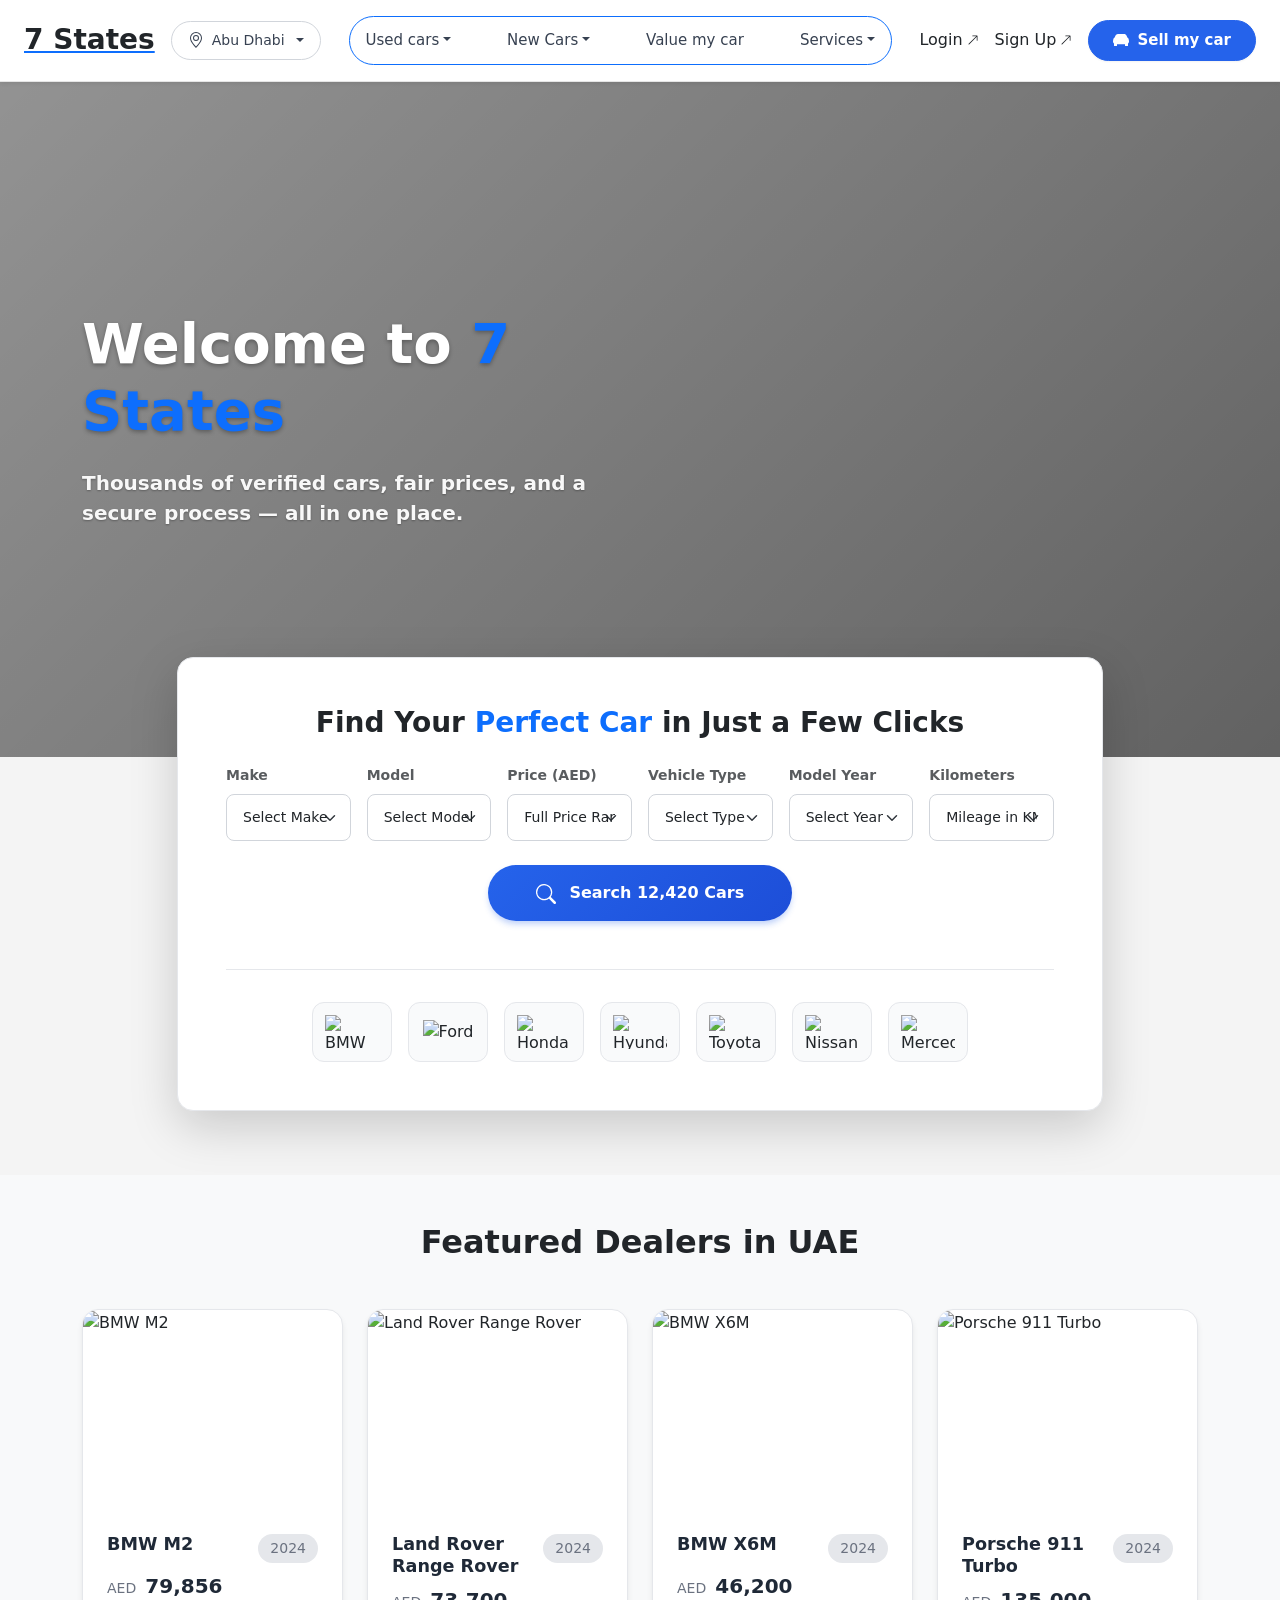
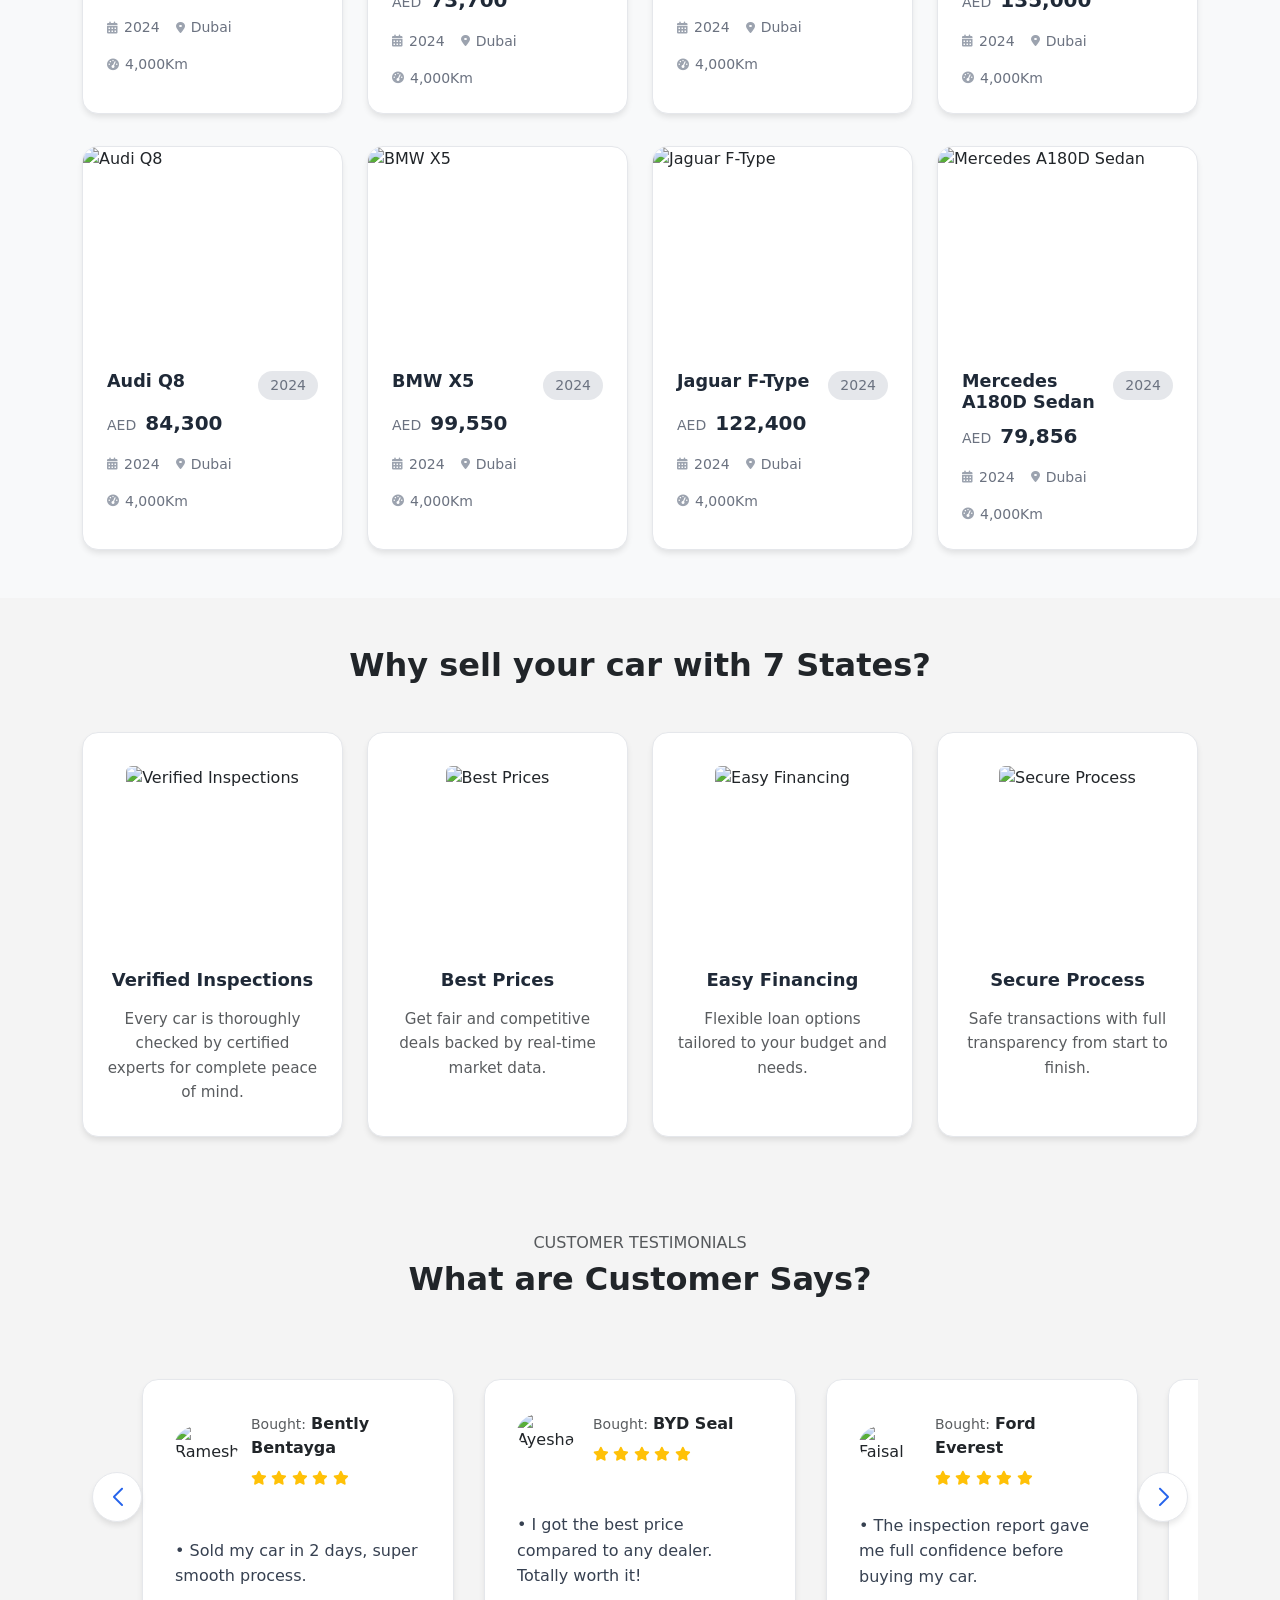
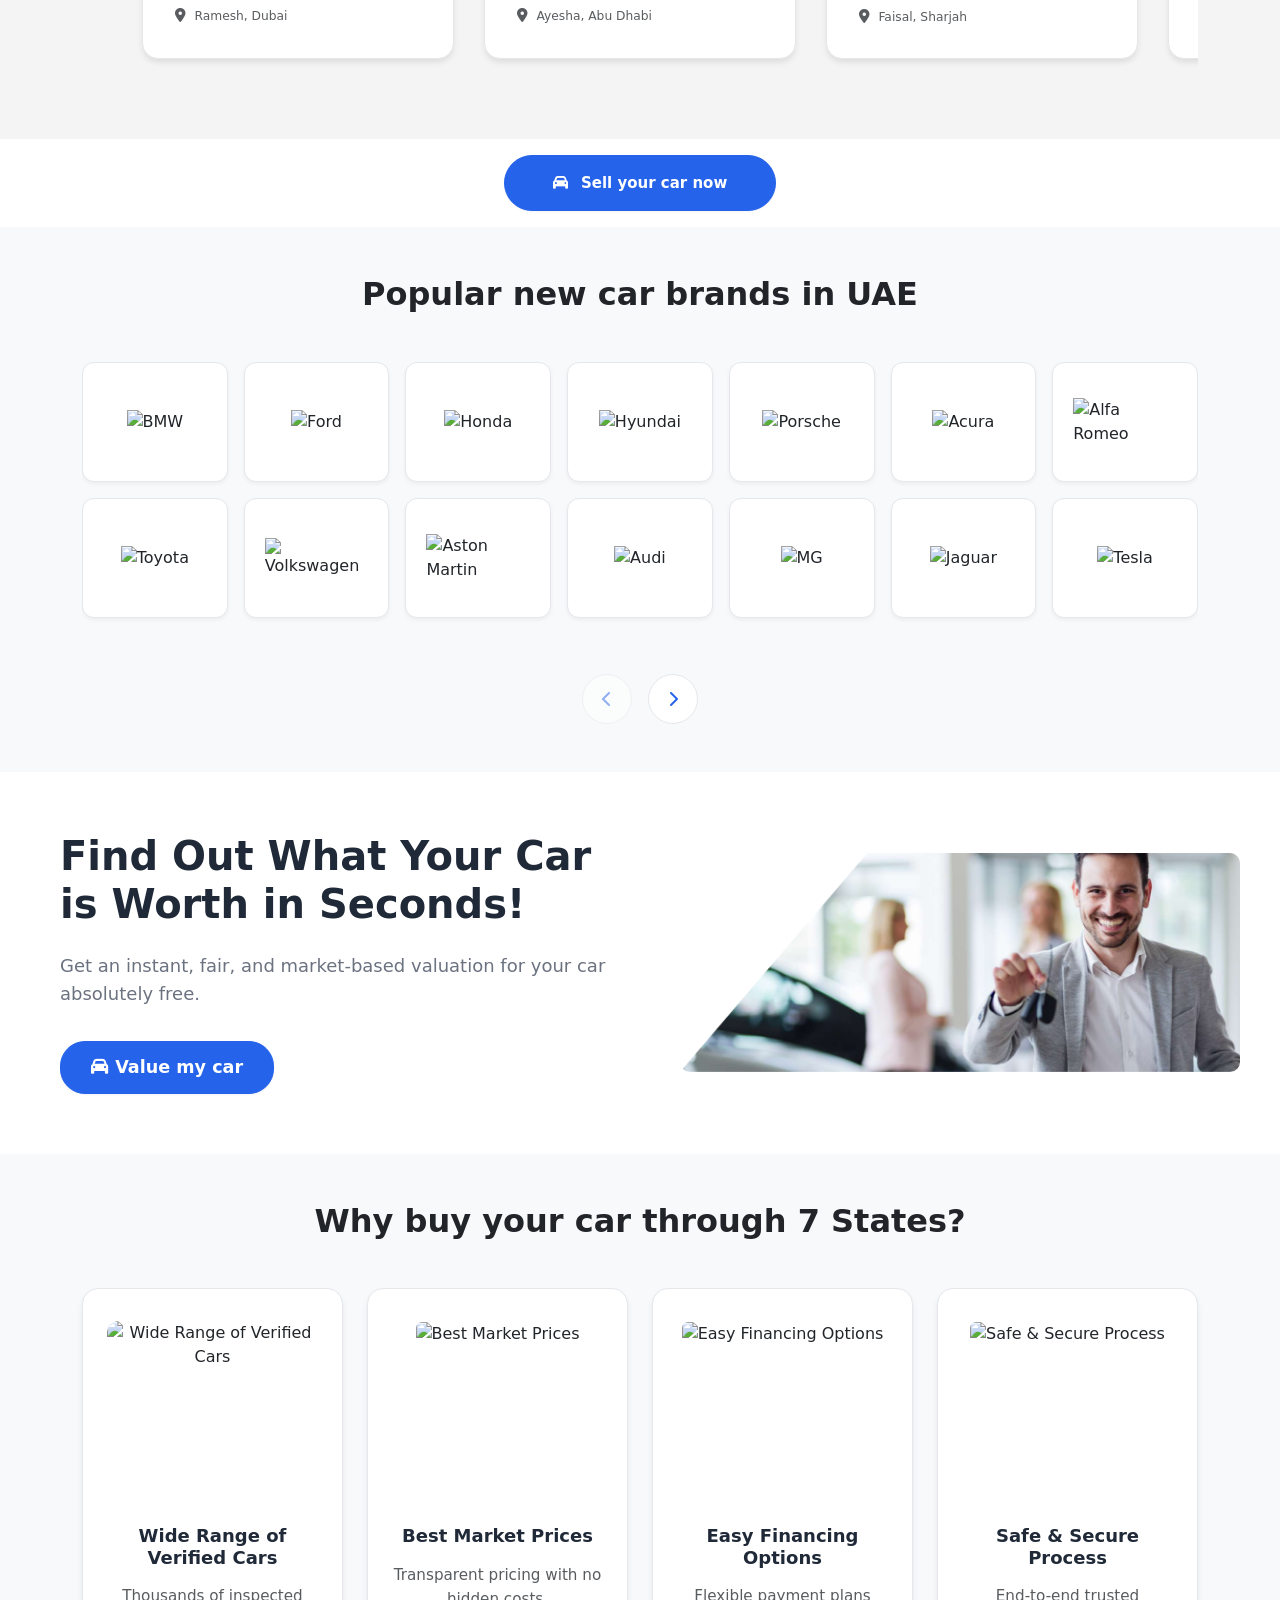
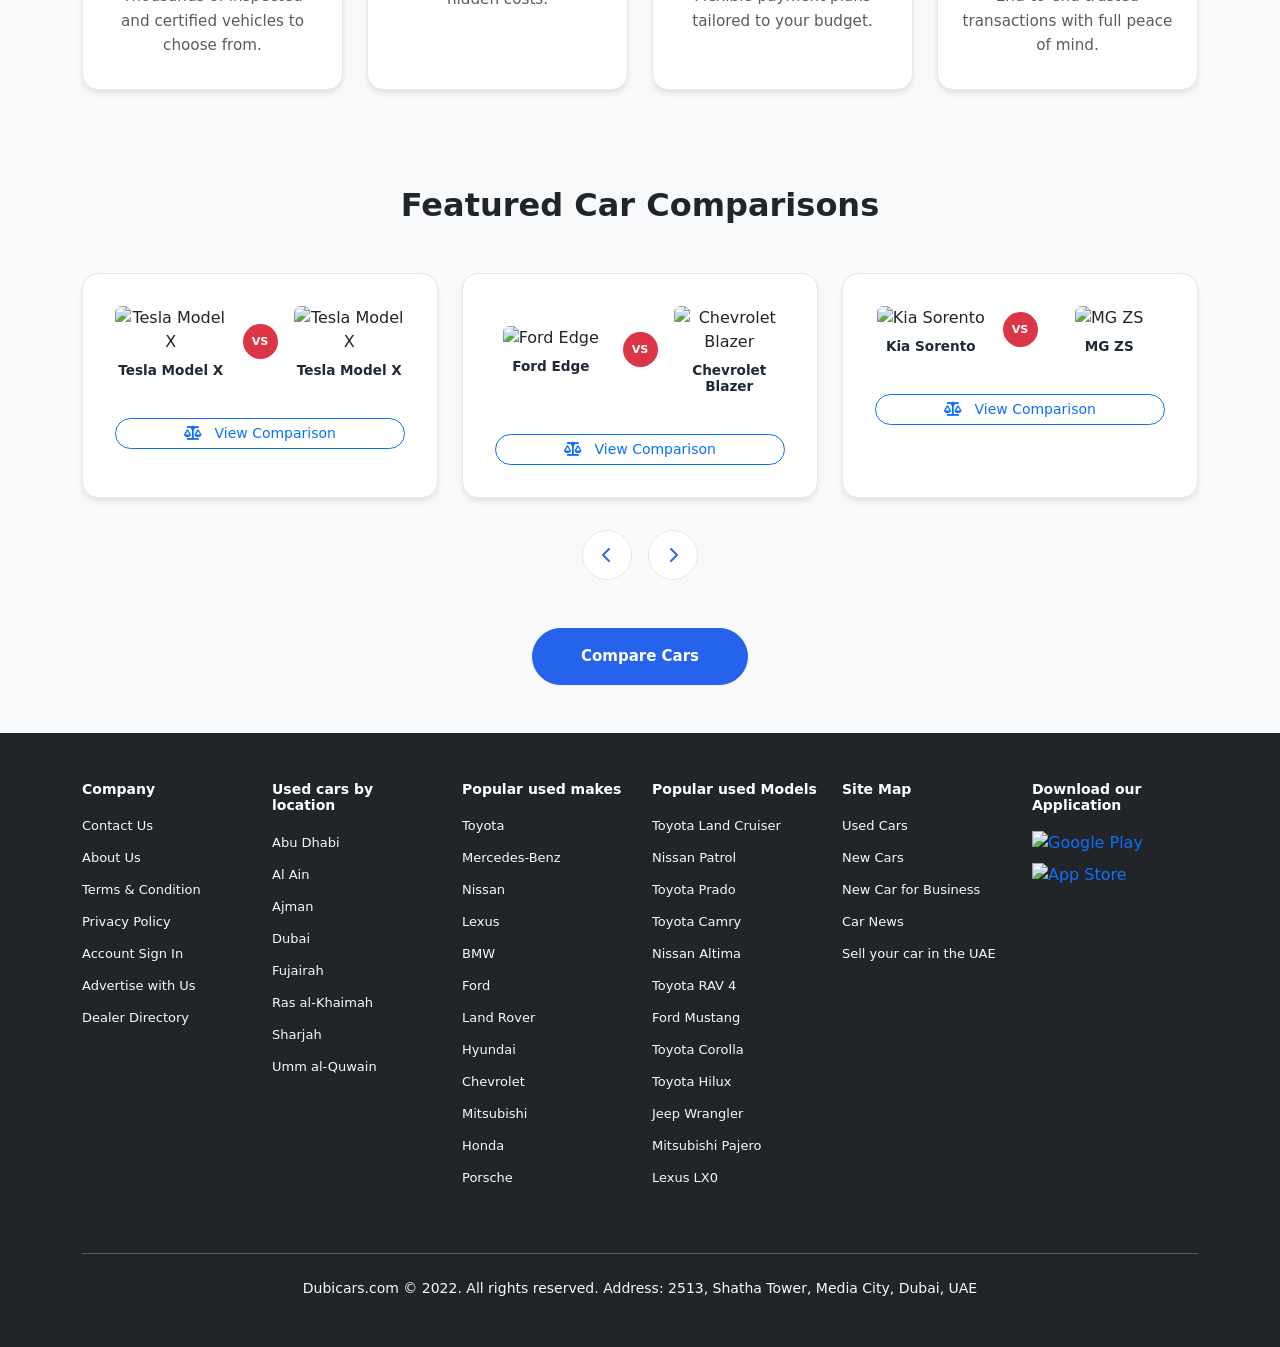
==== index.html @ d951752e "2nd344" ====
<!DOCTYPE html>
<html lang="en">
<head>
    <meta charset="UTF-8">
    <meta name="viewport" content="width=device-width, initial-scale=1.0">
    <title>7states - UAE's Premier Car Marketplace</title>
    <meta http-equiv="refresh" content="0; url=./home/index.html">
</head>
<body>
    <script>
        // Redirect to home page
        window.location.href = './home/index.html';
    </script>
    <p>Redirecting to <a href="./home/index.html">7states Home</a>...</p>
</body>
</html>
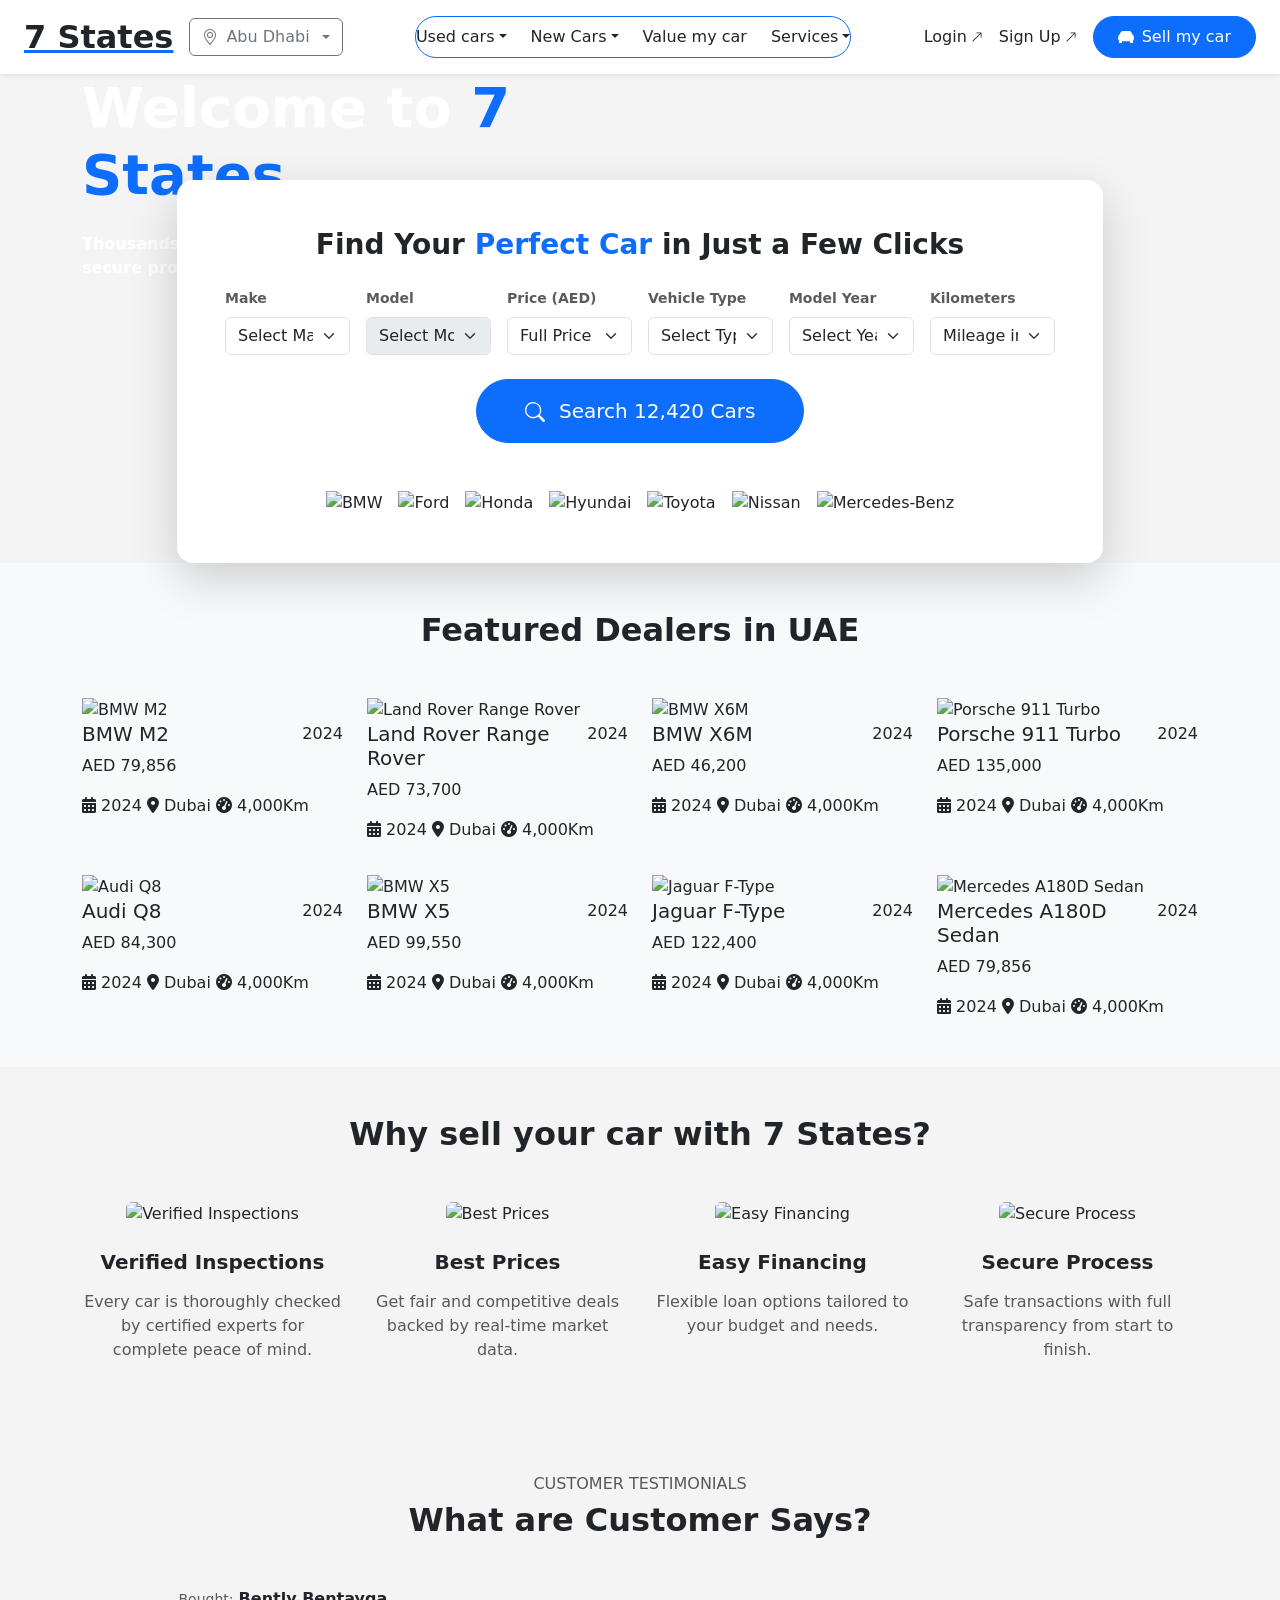
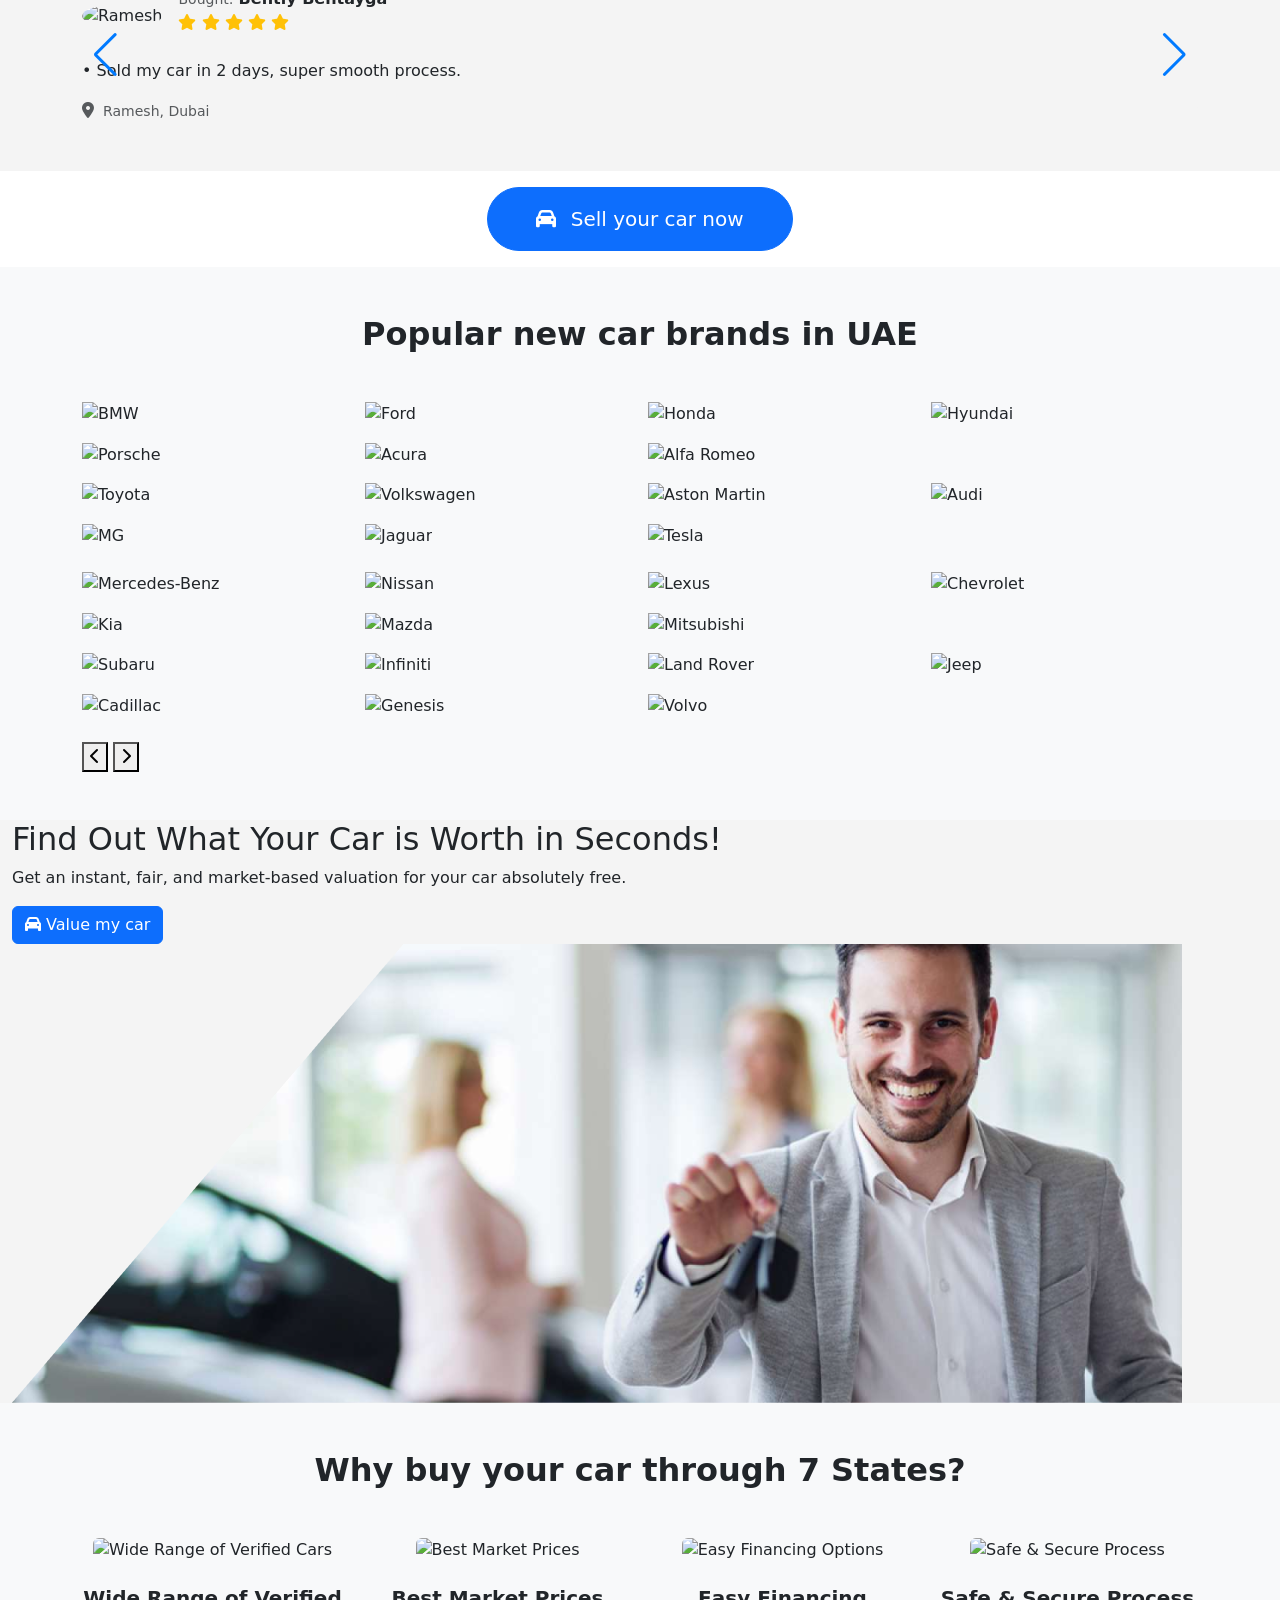
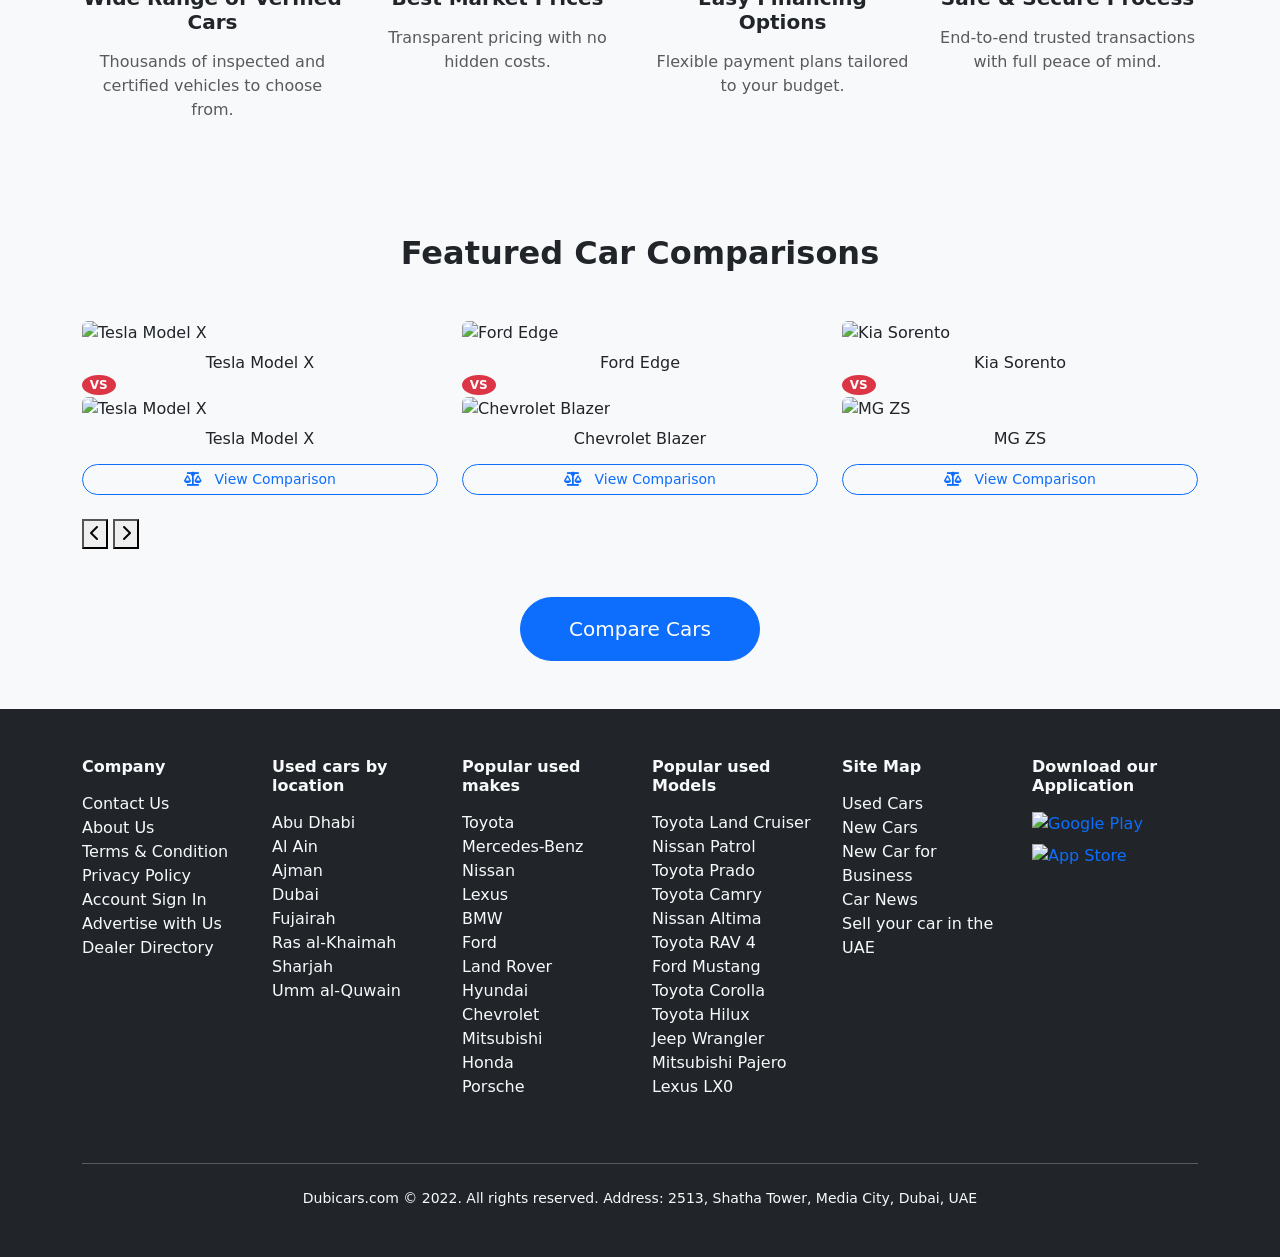
==== commit 84a105b2: "new chance" ====
--- a/index.html
+++ b/index.html
@@ -1,16 +1,2356 @@
 <!DOCTYPE html>
 <html lang="en">
-<head>
-    <meta charset="UTF-8">
-    <meta name="viewport" content="width=device-width, initial-scale=1.0">
-    <title>7states - UAE's Premier Car Marketplace</title>
-    <meta http-equiv="refresh" content="0; url=./home/index.html">
-</head>
-<body>
-    <script>
-        // Redirect to home page
-        window.location.href = './home/index.html';
-    </script>
-    <p>Redirecting to <a href="./home/index.html">7states Home</a>...</p>
-</body>
+  <head>
+    <meta charset="UTF-8" />
+    <meta name="viewport" content="width=device-width, initial-scale=1.0" />
+    <title>7 States</title>
+    <link
+      href="https://cdn.jsdelivr.net/npm/bootstrap@5.3.1/dist/css/bootstrap.min.css"
+      rel="stylesheet"
+    />
+    <!-- Font Awesome -->
+    <link
+      rel="stylesheet"
+      href="https://cdnjs.cloudflare.com/ajax/libs/font-awesome/6.4.0/css/all.min.css"
+    />
+    <!-- Swiper CSS -->
+    <link
+      rel="stylesheet"
+      href="https://cdn.jsdelivr.net/npm/swiper@11/swiper-bundle.min.css"
+    />
+    <link rel="stylesheet" href="index.css" />
+  </head>
+  <body style="background-color: #f4f4f4">
+    <!-- Header -->
+    <header class="bg-white shadow-sm">
+      <div class="container-fluid px-4 py-3">
+        <div class="d-flex align-items-center justify-content-between">
+          <!-- Section 1: Logo + Location (Left) -->
+          <div class="d-flex align-items-center gap-3">
+            <a href="/home/index.html">
+              <h2 class="mb-0 fw-bold text-dark">7 States</h2>
+            </a>
+            <div class="dropdown d-none d-md-block">
+              <button
+                class="btn btn-outline-secondary dropdown-toggle d-flex align-items-center gap-2"
+                type="button"
+                data-bs-toggle="dropdown"
+              >
+                <svg
+                  width="16"
+                  height="16"
+                  fill="currentColor"
+                  class="bi bi-geo-alt"
+                  viewBox="0 0 16 16"
+                >
+                  <path
+                    d="m12.166 8.94c-.524 1.062-1.234 2.12-1.96 3.07A31.493 31.493 0 0 1 8 14.58a31.481 31.481 0 0 1-2.206-2.57c-.726-.95-1.436-2.008-1.96-3.07C3.304 7.867 3 6.862 3 6a5 5 0 0 1 10 0c0 .862-.305 1.867-.834 2.94zM8 16s6-5.686 6-10A6 6 0 0 0 2 6c0 4.314 6 10 6 10z"
+                  />
+                  <path
+                    d="M8 8a2 2 0 1 1 0-4 2 2 0 0 1 0 4zm0 1a3 3 0 1 0 0-6 3 3 0 0 0 0 6z"
+                  />
+                </svg>
+                Abu Dhabi
+              </button>
+              <ul class="dropdown-menu">
+                <li><a class="dropdown-item" href="#">Abu Dhabi</a></li>
+                <li><a class="dropdown-item" href="#">Dubai</a></li>
+                <li><a class="dropdown-item" href="#">Sharjah</a></li>
+                <li><a class="dropdown-item" href="#">Al Ain</a></li>
+                <li><a class="dropdown-item" href="#">Ajman</a></li>
+              </ul>
+            </div>
+          </div>
+
+          <!-- Section 2: Navigation Menu (Center) -->
+          <nav class="d-none d-lg-flex border border-primary rounded-pill">
+            <ul class="navbar-nav d-flex flex-row gap-4">
+              <li class="nav-item dropdown">
+                <a
+                  class="nav-link dropdown-toggle text-dark fw-medium"
+                  href="#"
+                  data-bs-toggle="dropdown"
+                  >Used cars</a
+                >
+                <div class="dropdown-menu mega-dropdown p-4">
+                  <div class="row">
+                    <!-- Used car by Location -->
+                    <div class="col-md-3">
+                      <h6 class="dropdown-header fw-bold">
+                        Used car by Location
+                      </h6>
+                      <a
+                        class="dropdown-item"
+                        href="../used-cars/index.html?filter=location&value=uae"
+                        >UAE</a
+                      >
+                      <a
+                        class="dropdown-item"
+                        href="../used-cars/index.html?filter=location&value=abu-dhabi"
+                        >Abu Dhabi</a
+                      >
+                      <a
+                        class="dropdown-item"
+                        href="../used-cars/index.html?filter=location&value=al-ain"
+                        >Al Ain</a
+                      >
+                      <a
+                        class="dropdown-item"
+                        href="../used-cars/index.html?filter=location&value=ajman"
+                        >Ajman</a
+                      >
+                      <a
+                        class="dropdown-item"
+                        href="../used-cars/index.html?filter=location&value=dubai"
+                        >Dubai</a
+                      >
+                      <a
+                        class="dropdown-item"
+                        href="../used-cars/index.html?filter=location&value=fujairah"
+                        >Fujairah</a
+                      >
+                      <a
+                        class="dropdown-item"
+                        href="../used-cars/index.html?filter=location&value=ras-al-khaimah"
+                        >Ras al-Khaimah</a
+                      >
+                      <a
+                        class="dropdown-item"
+                        href="../used-cars/index.html?filter=location&value=sharjah"
+                        >Sharjah</a
+                      >
+                      <a
+                        class="dropdown-item"
+                        href="../used-cars/index.html?filter=location&value=umm-al-quwain"
+                        >Umm al-Quwain</a
+                      >
+                    </div>
+
+                    <!-- Used car by Makes -->
+                    <div class="col-md-3">
+                      <h6 class="dropdown-header fw-bold">Used car by Makes</h6>
+                      <a
+                        class="dropdown-item"
+                        href="../used-cars/index.html?filter=make&value=toyota"
+                        >Toyota</a
+                      >
+                      <a
+                        class="dropdown-item"
+                        href="../used-cars/index.html?filter=make&value=mercedes-benz"
+                        >Mercedes-Benz</a
+                      >
+                      <a
+                        class="dropdown-item"
+                        href="../used-cars/index.html?filter=make&value=nissan"
+                        >Nissan</a
+                      >
+                      <a
+                        class="dropdown-item"
+                        href="../used-cars/index.html?filter=make&value=lexus"
+                        >Lexus</a
+                      >
+                      <a
+                        class="dropdown-item"
+                        href="../used-cars/index.html?filter=make&value=bmw"
+                        >BMW</a
+                      >
+                      <a
+                        class="dropdown-item"
+                        href="../used-cars/index.html?filter=make&value=ford"
+                        >Ford</a
+                      >
+                      <a
+                        class="dropdown-item"
+                        href="../used-cars/index.html?filter=make&value=land-rover"
+                        >Land Rover</a
+                      >
+                      <a
+                        class="dropdown-item"
+                        href="../used-cars/index.html?filter=make&value=hyundai"
+                        >Hyundai</a
+                      >
+                      <a
+                        class="dropdown-item"
+                        href="../used-cars/index.html?filter=make&value=chevrolet"
+                        >Chevrolet</a
+                      >
+                    </div>
+
+                    <!-- Used car by Models -->
+                    <div class="col-md-3">
+                      <h6 class="dropdown-header fw-bold">
+                        Used car by Models
+                      </h6>
+                      <a
+                        class="dropdown-item"
+                        href="../used-cars/index.html?filter=model&value=toyota-land-cruiser"
+                        >Toyota Land Cruiser</a
+                      >
+                      <a
+                        class="dropdown-item"
+                        href="../used-cars/index.html?filter=model&value=nissan-patrol"
+                        >Nissan Patrol</a
+                      >
+                      <a
+                        class="dropdown-item"
+                        href="../used-cars/index.html?filter=model&value=toyota-prado"
+                        >Toyota Prado</a
+                      >
+                      <a
+                        class="dropdown-item"
+                        href="../used-cars/index.html?filter=model&value=toyota-camry"
+                        >Toyota Camry</a
+                      >
+                      <a
+                        class="dropdown-item"
+                        href="../used-cars/index.html?filter=model&value=nissan-altima"
+                        >Nissan Altima</a
+                      >
+                      <a
+                        class="dropdown-item"
+                        href="../used-cars/index.html?filter=model&value=toyota-rav4"
+                        >Toyota RAV 4</a
+                      >
+                      <a
+                        class="dropdown-item"
+                        href="../used-cars/index.html?filter=model&value=ford-mustang"
+                        >Ford Mustang</a
+                      >
+                      <a
+                        class="dropdown-item"
+                        href="../used-cars/index.html?filter=model&value=toyota-corolla"
+                        >Toyota Corolla</a
+                      >
+                      <a
+                        class="dropdown-item"
+                        href="../used-cars/index.html?filter=model&value=toyota-hilux"
+                        >Toyota Hilux</a
+                      >
+                    </div>
+
+                    <!-- Used car by Vehicle Type -->
+                    <div class="col-md-3">
+                      <h6 class="dropdown-header fw-bold">
+                        Used car by Vehicle Type
+                      </h6>
+                      <a
+                        class="dropdown-item"
+                        href="../used-cars/index.html?filter=type&value=sedan"
+                        >Sedan</a
+                      >
+                      <a
+                        class="dropdown-item"
+                        href="../used-cars/index.html?filter=type&value=suv"
+                        >SUV/Crossover</a
+                      >
+                      <a
+                        class="dropdown-item"
+                        href="../used-cars/index.html?filter=type&value=hatchback"
+                        >Hatchback</a
+                      >
+                      <a
+                        class="dropdown-item"
+                        href="../used-cars/index.html?filter=type&value=coupe"
+                        >Coupe</a
+                      >
+                      <a
+                        class="dropdown-item"
+                        href="../used-cars/index.html?filter=type&value=convertible"
+                        >Convertible</a
+                      >
+                      <a
+                        class="dropdown-item"
+                        href="../used-cars/index.html?filter=type&value=pickup"
+                        >Pick up Truck</a
+                      >
+                      <a
+                        class="dropdown-item"
+                        href="../used-cars/index.html?filter=type&value=truck"
+                        >Truck</a
+                      >
+                      <a
+                        class="dropdown-item"
+                        href="../used-cars/index.html?filter=type&value=van"
+                        >Van</a
+                      >
+                      <a
+                        class="dropdown-item"
+                        href="../used-cars/index.html?filter=type&value=bus"
+                        >Bus</a
+                      >
+                    </div>
+                  </div>
+
+                  <!-- Sell your car now button -->
+                  <div class="row mt-4">
+                    <div class="col-12 text-center">
+                      <button
+                        class="btn btn-primary px-4 py-2 rounded-pill"
+                        onclick="window.location.href='../sell-my-car/index.html'"
+                      >
+                        Sell your car now
+                      </button>
+                    </div>
+                  </div>
+                </div>
+              </li>
+              <li class="nav-item dropdown">
+                <a
+                  class="nav-link dropdown-toggle text-dark fw-medium"
+                  href="#"
+                  data-bs-toggle="dropdown"
+                  >New Cars</a
+                >
+                <ul class="dropdown-menu">
+                  <li><a class="dropdown-item" href="#">Browse New Cars</a></li>
+                  <li><a class="dropdown-item" href="#">Compare Cars</a></li>
+                </ul>
+              </li>
+              <li class="nav-item">
+                <a
+                  class="nav-link text-dark fw-medium"
+                  href="../value-my-car/index.html"
+                  >Value my car</a
+                >
+              </li>
+              <li class="nav-item dropdown">
+                <a
+                  class="nav-link dropdown-toggle text-dark fw-medium"
+                  href="#"
+                  data-bs-toggle="dropdown"
+                  >Services</a
+                >
+                <ul class="dropdown-menu">
+                  <li><a class="dropdown-item" href="#">Car Services</a></li>
+                  <li><a class="dropdown-item" href="#">Insurance</a></li>
+                  <li><a class="dropdown-item" href="#">Finance</a></li>
+                </ul>
+              </li>
+            </ul>
+          </nav>
+
+          <!-- Section 3: Auth + Sell Button (Right) -->
+          <div class="d-flex align-items-center gap-3">
+            <!-- Desktop Auth Links -->
+            <div class="d-none d-lg-flex align-items-center gap-3">
+              <a
+                href="../login/index.html"
+                class="text-decoration-none text-dark fw-medium d-flex align-items-center gap-1"
+              >
+                Login
+                <svg
+                  width="12"
+                  height="12"
+                  fill="currentColor"
+                  class="bi bi-arrow-up-right"
+                  viewBox="0 0 16 16"
+                >
+                  <path
+                    fill-rule="evenodd"
+                    d="M14 2.5a.5.5 0 0 0-.5-.5h-6a.5.5 0 0 0 0 1h4.793L2.146 13.146a.5.5 0 0 0 .708.708L13 3.707V8.5a.5.5 0 0 0 1 0v-6z"
+                  />
+                </svg>
+              </a>
+              <a
+                href="../signup/index.html"
+                class="text-decoration-none text-dark fw-medium d-flex align-items-center gap-1"
+              >
+                Sign Up
+                <svg
+                  width="12"
+                  height="12"
+                  fill="currentColor"
+                  class="bi bi-arrow-up-right"
+                  viewBox="0 0 16 16"
+                >
+                  <path
+                    fill-rule="evenodd"
+                    d="M14 2.5a.5.5 0 0 0-.5-.5h-6a.5.5 0 0 0 0 1h4.793L2.146 13.146a.5.5 0 0 0 .708.708L13 3.707V8.5a.5.5 0 0 0 1 0v-6z"
+                  />
+                </svg>
+              </a>
+            </div>
+
+            <!-- Sell My Car Button -->
+            <button
+              class="btn btn-primary d-flex align-items-center gap-2 px-4 py-2 rounded-pill"
+              onclick="window.location.href='../sell-my-car/index.html'"
+            >
+              <svg
+                width="16"
+                height="16"
+                fill="currentColor"
+                class="bi bi-car-front"
+                viewBox="0 0 16 16"
+              >
+                <path
+                  d="M4 9a1 1 0 1 1-2 0 1 1 0 0 1 2 0Zm10 0a1 1 0 1 1-2 0 1 1 0 0 1 2 0ZM6 8a1 1 0 0 0 0 2h4a1 1 0 1 0 0-2H6ZM4.862 4.276 3.906 6.19a.51.51 0 0 0 .497.731c.91-.073 2.35-.17 3.597-.17 1.247 0 2.688.097 3.597.17a.51.51 0 0 0 .497-.731l-.956-1.913A.5.5 0 0 0 10.691 4H5.309a.5.5 0 0 0-.447.276Z"
+                />
+                <path
+                  d="M2.52 3.515A2.5 2.5 0 0 1 4.82 2h6.362c1 0 1.904.596 2.298 1.515l.792 1.848c.075.175.21.319.38.404.5.25.855.715.965 1.262l.335 1.679c.033.161.049.325.049.49v.413c0 .814-.39 1.543-1 1.997V13.5a.5.5 0 0 1-.5.5h-2a.5.5 0 0 1-.5-.5v-1.338c-1.292.048-2.745.088-4 .088s-2.708-.04-4-.088V13.5a.5.5 0 0 1-.5.5h-2a.5.5 0 0 1-.5-.5v-1.892c-.61-.454-1-1.183-1-1.997v-.413a2.5 2.5 0 0 1 .049-.49l.335-1.68c.11-.546.465-1.012.964-1.261a.807.807 0 0 0 .381-.404l.792-1.848Z"
+                />
+              </svg>
+              Sell my car
+            </button>
+
+            <!-- Mobile Menu Toggle -->
+            <button
+              class="btn btn-outline-secondary d-lg-none"
+              type="button"
+              data-bs-toggle="offcanvas"
+              data-bs-target="#mobileMenu"
+            >
+              <svg
+                width="20"
+                height="20"
+                fill="currentColor"
+                class="bi bi-list"
+                viewBox="0 0 16 16"
+              >
+                <path
+                  fill-rule="evenodd"
+                  d="M2.5 12a.5.5 0 0 1 .5-.5h10a.5.5 0 0 1 0 1H3a.5.5 0 0 1-.5-.5zm0-4a.5.5 0 0 1 .5-.5h10a.5.5 0 0 1 0 1H3a.5.5 0 0 1-.5-.5zm0-4a.5.5 0 0 1 .5-.5h10a.5.5 0 0 1 0 1H3a.5.5 0 0 1-.5-.5z"
+                />
+              </svg>
+            </button>
+          </div>
+        </div>
+      </div>
+    </header>
+
+    <!-- Mobile Offcanvas Menu -->
+    <div class="offcanvas offcanvas-end" tabindex="-1" id="mobileMenu">
+      <div class="offcanvas-header">
+        <h5 class="offcanvas-title">Menu</h5>
+        <button
+          type="button"
+          class="btn-close"
+          data-bs-dismiss="offcanvas"
+        ></button>
+      </div>
+      <div class="offcanvas-body">
+        <!-- Location Selection for Mobile -->
+        <div class="mb-4">
+          <h6 class="fw-semibold mb-2 text-muted">Location</h6>
+          <div class="dropdown w-100">
+            <button
+              class="btn btn-outline-secondary dropdown-toggle w-100 d-flex align-items-center justify-content-between"
+              type="button"
+              data-bs-toggle="dropdown"
+            >
+              <span class="d-flex align-items-center gap-2">
+                <svg
+                  width="16"
+                  height="16"
+                  fill="currentColor"
+                  class="bi bi-geo-alt"
+                  viewBox="0 0 16 16"
+                >
+                  <path
+                    d="m12.166 8.94c-.524 1.062-1.234 2.12-1.96 3.07A31.493 31.493 0 0 1 8 14.58a31.481 31.481 0 0 1-2.206-2.57c-.726-.95-1.436-2.008-1.96-3.07C3.304 7.867 3 6.862 3 6a5 5 0 0 1 10 0c0 .862-.305 1.867-.834 2.94zM8 16s6-5.686 6-10A6 6 0 0 0 2 6c0 4.314 6 10 6 10z"
+                  />
+                  <path
+                    d="M8 8a2 2 0 1 1 0-4 2 2 0 0 1 0 4zm0 1a3 3 0 1 0 0-6 3 3 0 0 0 0 6z"
+                  />
+                </svg>
+                Abu Dhabi
+              </span>
+            </button>
+            <ul class="dropdown-menu w-100">
+              <li><a class="dropdown-item" href="#">Abu Dhabi</a></li>
+              <li><a class="dropdown-item" href="#">Dubai</a></li>
+              <li><a class="dropdown-item" href="#">Sharjah</a></li>
+              <li><a class="dropdown-item" href="#">Al Ain</a></li>
+              <li><a class="dropdown-item" href="#">Ajman</a></li>
+            </ul>
+          </div>
+        </div>
+
+        <!-- Navigation Links -->
+        <ul class="list-unstyled">
+          <li class="mb-2">
+            <a
+              href="#"
+              class="text-decoration-none d-block py-3 px-2 rounded text-dark fw-medium"
+              >Used cars</a
+            >
+          </li>
+          <li class="mb-2">
+            <a
+              href="#"
+              class="text-decoration-none d-block py-3 px-2 rounded text-dark fw-medium"
+              >New Cars</a
+            >
+          </li>
+          <li class="mb-2">
+            <a
+              href="#"
+              class="text-decoration-none d-block py-3 px-2 rounded text-dark fw-medium"
+              >Value my car</a
+            >
+          </li>
+          <li class="mb-2">
+            <a
+              href="#"
+              class="text-decoration-none d-block py-3 px-2 rounded text-dark fw-medium"
+              >Services</a
+            >
+          </li>
+        </ul>
+
+        <hr class="my-4" />
+
+        <!-- Auth Links -->
+        <ul class="list-unstyled">
+          <li class="mb-2">
+            <a
+              href="../login/index.html"
+              class="text-decoration-none d-block py-3 px-2 rounded text-dark fw-medium d-flex align-items-center justify-content-between"
+            >
+              Login
+              <svg
+                width="16"
+                height="16"
+                fill="currentColor"
+                class="bi bi-arrow-up-right"
+                viewBox="0 0 16 16"
+              >
+                <path
+                  fill-rule="evenodd"
+                  d="M14 2.5a.5.5 0 0 0-.5-.5h-6a.5.5 0 0 0 0 1h4.793L2.146 13.146a.5.5 0 0 0 .708.708L13 3.707V8.5a.5.5 0 0 0 1 0v-6z"
+                />
+              </svg>
+            </a>
+          </li>
+          <li class="mb-2">
+            <a
+              href="../signup/index.html"
+              class="text-decoration-none d-block py-3 px-2 rounded text-dark fw-medium d-flex align-items-center justify-content-between"
+            >
+              Sign Up
+              <svg
+                width="16"
+                height="16"
+                fill="currentColor"
+                class="bi bi-arrow-up-right"
+                viewBox="0 0 16 16"
+              >
+                <path
+                  fill-rule="evenodd"
+                  d="M14 2.5a.5.5 0 0 0-.5-.5h-6a.5.5 0 0 0 0 1h4.793L2.146 13.146a.5.5 0 0 0 .708.708L13 3.707V8.5a.5.5 0 0 0 1 0v-6z"
+                />
+              </svg>
+            </a>
+          </li>
+        </ul>
+      </div>
+    </div>
+
+    <!-- Hero Section -->
+    <section class="hero-section position-relative">
+      <!-- Background Image with Overlay -->
+      <div
+        class="hero-bg position-absolute w-100 h-100"
+        style="
+          background-image: url('https://images.unsplash.com/photo-1521737604893-d14cc237f11d?ixlib=rb-4.0.3&ixid=M3wxMjA3fDB8MHxwaG90by1wYWdlfHx8fGVufDB8fHx8fA%3D%3D&auto=format&fit=crop&w=2084&q=80');
+          background-size: cover;
+          background-position: center;
+          background-repeat: no-repeat;
+        "
+      >
+        <div class="hero-overlay position-absolute w-100 h-100"></div>
+      </div>
+
+      <!-- Hero Content -->
+      <div class="container position-relative" style="z-index: 2">
+        <div class="row align-items-center min-vh-75">
+          <div class="col-lg-6">
+            <div class="hero-text text-white">
+              <h1 class="display-4 fw-bold mb-4">
+                Welcome to <span class="text-primary">7 States</span>
+              </h1>
+              <p class="fw-semibold mb-0">
+                Thousands of verified cars, fair prices, and a<br />secure
+                process — all in one place.
+              </p>
+            </div>
+          </div>
+        </div>
+      </div>
+    </section>
+
+    <!-- Search Section -->
+    <section
+      class="search-section position-relative"
+      style="margin-top: -100px; z-index: 3"
+    >
+      <div class="container">
+        <div class="row justify-content-center">
+          <div class="col-lg-10">
+            <div class="search-card bg-white rounded-4 shadow-lg p-4 p-md-5">
+              <div class="text-center mb-4">
+                <h2 class="h3 fw-bold text-dark mb-0">
+                  Find Your <span class="text-primary">Perfect Car</span> in
+                  Just a Few Clicks
+                </h2>
+              </div>
+
+              <!-- Search Form -->
+              <form class="search-form">
+                <!-- Mobile: Stack all dropdowns vertically -->
+                <div class="d-block d-lg-none">
+                  <div class="row g-3 mb-4">
+                    <div class="col-12">
+                      <label class="form-label text-muted small fw-semibold"
+                        >Make</label
+                      >
+                      <select
+                        class="form-select form-select-lg"
+                        id="makeSelect"
+                      >
+                        <option value="">Select Make</option>
+                        <option value="bmw">BMW</option>
+                        <option value="ford">Ford</option>
+                        <option value="honda">Honda</option>
+                        <option value="hyundai">Hyundai</option>
+                        <option value="toyota">Toyota</option>
+                        <option value="nissan">Nissan</option>
+                        <option value="mercedes">Mercedes-Benz</option>
+                        <option value="audi">Audi</option>
+                        <option value="lexus">Lexus</option>
+                        <option value="porsche">Porsche</option>
+                      </select>
+                    </div>
+                    <div class="col-12">
+                      <label class="form-label text-muted small fw-semibold"
+                        >Model</label
+                      >
+                      <select
+                        class="form-select form-select-lg"
+                        id="modelSelect"
+                        disabled
+                      >
+                        <option value="">Select Model</option>
+                      </select>
+                    </div>
+                    <div class="col-6">
+                      <label class="form-label text-muted small fw-semibold"
+                        >Price (AED)</label
+                      >
+                      <select
+                        class="form-select form-select-lg"
+                        id="priceSelect"
+                      >
+                        <option value="">Full Price Range</option>
+                        <option value="0-50000">0 - 50,000</option>
+                        <option value="50000-100000">50,000 - 100,000</option>
+                        <option value="100000-200000">100,000 - 200,000</option>
+                        <option value="200000-300000">200,000 - 300,000</option>
+                        <option value="300000-500000">300,000 - 500,000</option>
+                        <option value="500000+">500,000+</option>
+                      </select>
+                    </div>
+                    <div class="col-6">
+                      <label class="form-label text-muted small fw-semibold"
+                        >Vehicle Type</label
+                      >
+                      <select
+                        class="form-select form-select-lg"
+                        id="vehicleTypeSelect"
+                      >
+                        <option value="">Select Type</option>
+                        <option value="sedan">Sedan</option>
+                        <option value="suv">SUV</option>
+                        <option value="hatchback">Hatchback</option>
+                        <option value="coupe">Coupe</option>
+                        <option value="convertible">Convertible</option>
+                        <option value="pickup">Pickup Truck</option>
+                        <option value="van">Van</option>
+                      </select>
+                    </div>
+                    <div class="col-6">
+                      <label class="form-label text-muted small fw-semibold"
+                        >Model Year</label
+                      >
+                      <select
+                        class="form-select form-select-lg"
+                        id="yearSelect"
+                      >
+                        <option value="">Select Year</option>
+                        <option value="2024">2024</option>
+                        <option value="2023">2023</option>
+                        <option value="2022">2022</option>
+                        <option value="2021">2021</option>
+                        <option value="2020">2020</option>
+                        <option value="2019">2019</option>
+                        <option value="2018">2018</option>
+                        <option value="2017">2017</option>
+                        <option value="2016">2016</option>
+                        <option value="2015">2015</option>
+                        <option value="older">Older</option>
+                      </select>
+                    </div>
+                    <div class="col-6">
+                      <label class="form-label text-muted small fw-semibold"
+                        >Kilometers</label
+                      >
+                      <select class="form-select form-select-lg" id="kmSelect">
+                        <option value="">Mileage in KM</option>
+                        <option value="0-10000">0 - 10,000</option>
+                        <option value="10000-25000">10,000 - 25,000</option>
+                        <option value="25000-50000">25,000 - 50,000</option>
+                        <option value="50000-75000">50,000 - 75,000</option>
+                        <option value="75000-100000">75,000 - 100,000</option>
+                        <option value="100000+">100,000+</option>
+                      </select>
+                    </div>
+                  </div>
+                </div>
+
+                <!-- Desktop: Horizontal layout -->
+                <div class="d-none d-lg-block">
+                  <div class="row g-3 mb-4">
+                    <div class="col-lg-2">
+                      <label class="form-label text-muted small fw-semibold"
+                        >Make</label
+                      >
+                      <select class="form-select" id="makeSelectDesktop">
+                        <option value="">Select Make</option>
+                        <option value="bmw">BMW</option>
+                        <option value="ford">Ford</option>
+                        <option value="honda">Honda</option>
+                        <option value="hyundai">Hyundai</option>
+                        <option value="toyota">Toyota</option>
+                        <option value="nissan">Nissan</option>
+                        <option value="mercedes">Mercedes-Benz</option>
+                        <option value="audi">Audi</option>
+                        <option value="lexus">Lexus</option>
+                        <option value="porsche">Porsche</option>
+                      </select>
+                    </div>
+                    <div class="col-lg-2">
+                      <label class="form-label text-muted small fw-semibold"
+                        >Model</label
+                      >
+                      <select
+                        class="form-select"
+                        id="modelSelectDesktop"
+                        disabled
+                      >
+                        <option value="">Select Model</option>
+                      </select>
+                    </div>
+                    <div class="col-lg-2">
+                      <label class="form-label text-muted small fw-semibold"
+                        >Price (AED)</label
+                      >
+                      <select class="form-select" id="priceSelectDesktop">
+                        <option value="">Full Price Range</option>
+                        <option value="0-50000">0 - 50,000</option>
+                        <option value="50000-100000">50,000 - 100,000</option>
+                        <option value="100000-200000">100,000 - 200,000</option>
+                        <option value="200000-300000">200,000 - 300,000</option>
+                        <option value="300000-500000">300,000 - 500,000</option>
+                        <option value="500000+">500,000+</option>
+                      </select>
+                    </div>
+                    <div class="col-lg-2">
+                      <label class="form-label text-muted small fw-semibold"
+                        >Vehicle Type</label
+                      >
+                      <select class="form-select" id="vehicleTypeSelectDesktop">
+                        <option value="">Select Type</option>
+                        <option value="sedan">Sedan</option>
+                        <option value="suv">SUV</option>
+                        <option value="hatchback">Hatchback</option>
+                        <option value="coupe">Coupe</option>
+                        <option value="convertible">Convertible</option>
+                        <option value="pickup">Pickup Truck</option>
+                        <option value="van">Van</option>
+                      </select>
+                    </div>
+                    <div class="col-lg-2">
+                      <label class="form-label text-muted small fw-semibold"
+                        >Model Year</label
+                      >
+                      <select class="form-select" id="yearSelectDesktop">
+                        <option value="">Select Year</option>
+                        <option value="2024">2024</option>
+                        <option value="2023">2023</option>
+                        <option value="2022">2022</option>
+                        <option value="2021">2021</option>
+                        <option value="2020">2020</option>
+                        <option value="2019">2019</option>
+                        <option value="2018">2018</option>
+                        <option value="2017">2017</option>
+                        <option value="2016">2016</option>
+                        <option value="2015">2015</option>
+                        <option value="older">Older</option>
+                      </select>
+                    </div>
+                    <div class="col-lg-2">
+                      <label class="form-label text-muted small fw-semibold"
+                        >Kilometers</label
+                      >
+                      <select class="form-select" id="kmSelectDesktop">
+                        <option value="">Mileage in KM</option>
+                        <option value="0-10000">0 - 10,000</option>
+                        <option value="10000-25000">10,000 - 25,000</option>
+                        <option value="25000-50000">25,000 - 50,000</option>
+                        <option value="50000-75000">50,000 - 75,000</option>
+                        <option value="75000-100000">75,000 - 100,000</option>
+                        <option value="100000+">100,000+</option>
+                      </select>
+                    </div>
+                  </div>
+                </div>
+
+                <!-- Search Button -->
+                <div class="text-center">
+                  <button
+                    type="submit"
+                    class="btn btn-primary btn-lg px-5 py-3 rounded-pill"
+                  >
+                    <svg
+                      width="20"
+                      height="20"
+                      fill="currentColor"
+                      class="bi bi-search me-2"
+                      viewBox="0 0 16 16"
+                    >
+                      <path
+                        d="M11.742 10.344a6.5 6.5 0 1 0-1.397 1.398h-.001c.03.04.062.078.098.115l3.85 3.85a1 1 0 0 0 1.415-1.414l-3.85-3.85a1.007 1.007 0 0 0-.115-.1zM12 6.5a5.5 5.5 0 1 1-11 0 5.5 5.5 0 0 1 11 0z"
+                      />
+                    </svg>
+                    Search 12,420 Cars
+                  </button>
+                </div>
+              </form>
+
+              <!-- Car Brand Logos -->
+              <div class="car-brands mt-4 mt-lg-5">
+                <div
+                  class="row justify-content-center align-items-center g-2 g-lg-3"
+                >
+                  <div class="col-auto">
+                    <div class="brand-logo">
+                      <img
+                        src="https://cdn.worldvectorlogo.com/logos/bmw.svg"
+                        alt="BMW"
+                        class="img-fluid"
+                      />
+                    </div>
+                  </div>
+                  <div class="col-auto">
+                    <div class="brand-logo">
+                      <img
+                        src="https://cdn.worldvectorlogo.com/logos/ford-6.svg"
+                        alt="Ford"
+                        class="img-fluid"
+                      />
+                    </div>
+                  </div>
+                  <div class="col-auto">
+                    <div class="brand-logo">
+                      <img
+                        src="https://cdn.worldvectorlogo.com/logos/honda-2.svg"
+                        alt="Honda"
+                        class="img-fluid"
+                      />
+                    </div>
+                  </div>
+                  <div class="col-auto">
+                    <div class="brand-logo">
+                      <img
+                        src="https://cdn.worldvectorlogo.com/logos/hyundai-motor-company.svg"
+                        alt="Hyundai"
+                        class="img-fluid"
+                      />
+                    </div>
+                  </div>
+                  <div class="col-auto">
+                    <div class="brand-logo">
+                      <img
+                        src="https://cdn.worldvectorlogo.com/logos/toyota-6.svg"
+                        alt="Toyota"
+                        class="img-fluid"
+                      />
+                    </div>
+                  </div>
+                  <div class="col-auto">
+                    <div class="brand-logo">
+                      <img
+                        src="https://cdn.worldvectorlogo.com/logos/nissan-6.svg"
+                        alt="Nissan"
+                        class="img-fluid"
+                      />
+                    </div>
+                  </div>
+                  <div class="col-auto">
+                    <div class="brand-logo">
+                      <img
+                        src="https://cdn.worldvectorlogo.com/logos/mercedes-benz-9.svg"
+                        alt="Mercedes-Benz"
+                        class="img-fluid"
+                      />
+                    </div>
+                  </div>
+                </div>
+              </div>
+            </div>
+          </div>
+        </div>
+      </div>
+    </section>
+
+    <!-- Featured Dealers Section -->
+    <section class="py-5 bg-light">
+      <div class="container">
+        <div class="text-center mb-5">
+          <h2 class="fw-bold text-dark mb-3">Featured Dealers in UAE</h2>
+        </div>
+
+        <div class="row g-4">
+          <!-- BMW M2 -->
+          <div class="col-lg-3 col-md-6">
+            <div class="dealer-card h-100">
+              <div class="dealer-image">
+                <img
+                  src="https://images.unsplash.com/photo-1555215695-3004980ad54e?ixlib=rb-4.0.3&ixid=M3wxMjA3fDB8MHxwaG90by1wYWdlfHx8fGVufDB8fHx8fA%3D%3D&auto=format&fit=crop&w=2070&q=80"
+                  alt="BMW M2"
+                  class="img-fluid"
+                />
+              </div>
+              <div class="dealer-content">
+                <div
+                  class="d-flex justify-content-between align-items-start mb-2"
+                >
+                  <h5 class="dealer-title mb-0">BMW M2</h5>
+                  <span class="dealer-year">2024</span>
+                </div>
+                <div class="dealer-price mb-3">
+                  <span class="currency">AED</span>
+                  <span class="amount">79,856</span>
+                </div>
+                <div class="dealer-specs">
+                  <span class="spec-item">
+                    <i class="fas fa-calendar-alt"></i>
+                    2024
+                  </span>
+                  <span class="spec-item">
+                    <i class="fas fa-map-marker-alt"></i>
+                    Dubai
+                  </span>
+                  <span class="spec-item">
+                    <i class="fas fa-tachometer-alt"></i>
+                    4,000Km
+                  </span>
+                </div>
+              </div>
+            </div>
+          </div>
+
+          <!-- Land Rover Range Rover -->
+          <div class="col-lg-3 col-md-6">
+            <div class="dealer-card h-100">
+              <div class="dealer-image">
+                <img
+                  src="https://images.unsplash.com/photo-1606664515524-ed2f786a0bd6?ixlib=rb-4.0.3&ixid=M3wxMjA3fDB8MHxwaG90by1wYWdlfHx8fGVufDB8fHx8fA%3D%3D&auto=format&fit=crop&w=2070&q=80"
+                  alt="Land Rover Range Rover"
+                  class="img-fluid"
+                />
+              </div>
+              <div class="dealer-content">
+                <div
+                  class="d-flex justify-content-between align-items-start mb-2"
+                >
+                  <h5 class="dealer-title mb-0">Land Rover Range Rover</h5>
+                  <span class="dealer-year">2024</span>
+                </div>
+                <div class="dealer-price mb-3">
+                  <span class="currency">AED</span>
+                  <span class="amount">73,700</span>
+                </div>
+                <div class="dealer-specs">
+                  <span class="spec-item">
+                    <i class="fas fa-calendar-alt"></i>
+                    2024
+                  </span>
+                  <span class="spec-item">
+                    <i class="fas fa-map-marker-alt"></i>
+                    Dubai
+                  </span>
+                  <span class="spec-item">
+                    <i class="fas fa-tachometer-alt"></i>
+                    4,000Km
+                  </span>
+                </div>
+              </div>
+            </div>
+          </div>
+
+          <!-- BMW X6M -->
+          <div class="col-lg-3 col-md-6">
+            <div class="dealer-card h-100">
+              <div class="dealer-image">
+                <img
+                  src="https://images.unsplash.com/photo-1617788138017-80ad40651399?ixlib=rb-4.0.3&ixid=M3wxMjA3fDB8MHxwaG90by1wYWdlfHx8fGVufDB8fHx8fA%3D%3D&auto=format&fit=crop&w=2071&q=80"
+                  alt="BMW X6M"
+                  class="img-fluid"
+                />
+              </div>
+              <div class="dealer-content">
+                <div
+                  class="d-flex justify-content-between align-items-start mb-2"
+                >
+                  <h5 class="dealer-title mb-0">BMW X6M</h5>
+                  <span class="dealer-year">2024</span>
+                </div>
+                <div class="dealer-price mb-3">
+                  <span class="currency">AED</span>
+                  <span class="amount">46,200</span>
+                </div>
+                <div class="dealer-specs">
+                  <span class="spec-item">
+                    <i class="fas fa-calendar-alt"></i>
+                    2024
+                  </span>
+                  <span class="spec-item">
+                    <i class="fas fa-map-marker-alt"></i>
+                    Dubai
+                  </span>
+                  <span class="spec-item">
+                    <i class="fas fa-tachometer-alt"></i>
+                    4,000Km
+                  </span>
+                </div>
+              </div>
+            </div>
+          </div>
+
+          <!-- Porsche 911 Turbo -->
+          <div class="col-lg-3 col-md-6">
+            <div class="dealer-card h-100">
+              <div class="dealer-image">
+                <img
+                  src="https://images.unsplash.com/photo-1544636331-e26879cd4d9b?ixlib=rb-4.0.3&ixid=M3wxMjA3fDB8MHxwaG90by1wYWdlfHx8fGVufDB8fHx8fA%3D%3D&auto=format&fit=crop&w=2074&q=80"
+                  alt="Porsche 911 Turbo"
+                  class="img-fluid"
+                />
+              </div>
+              <div class="dealer-content">
+                <div
+                  class="d-flex justify-content-between align-items-start mb-2"
+                >
+                  <h5 class="dealer-title mb-0">Porsche 911 Turbo</h5>
+                  <span class="dealer-year">2024</span>
+                </div>
+                <div class="dealer-price mb-3">
+                  <span class="currency">AED</span>
+                  <span class="amount">135,000</span>
+                </div>
+                <div class="dealer-specs">
+                  <span class="spec-item">
+                    <i class="fas fa-calendar-alt"></i>
+                    2024
+                  </span>
+                  <span class="spec-item">
+                    <i class="fas fa-map-marker-alt"></i>
+                    Dubai
+                  </span>
+                  <span class="spec-item">
+                    <i class="fas fa-tachometer-alt"></i>
+                    4,000Km
+                  </span>
+                </div>
+              </div>
+            </div>
+          </div>
+        </div>
+
+        <!-- Second Row -->
+        <div class="row g-4 mt-2">
+          <!-- Audi Q8 -->
+          <div class="col-lg-3 col-md-6">
+            <div class="dealer-card h-100">
+              <div class="dealer-image">
+                <img
+                  src="https://images.unsplash.com/photo-1606664515524-ed2f786a0bd6?ixlib=rb-4.0.3&ixid=M3wxMjA3fDB8MHxwaG90by1wYWdlfHx8fGVufDB8fHx8fA%3D%3D&auto=format&fit=crop&w=2070&q=80"
+                  alt="Audi Q8"
+                  class="img-fluid"
+                />
+              </div>
+              <div class="dealer-content">
+                <div
+                  class="d-flex justify-content-between align-items-start mb-2"
+                >
+                  <h5 class="dealer-title mb-0">Audi Q8</h5>
+                  <span class="dealer-year">2024</span>
+                </div>
+                <div class="dealer-price mb-3">
+                  <span class="currency">AED</span>
+                  <span class="amount">84,300</span>
+                </div>
+                <div class="dealer-specs">
+                  <span class="spec-item">
+                    <i class="fas fa-calendar-alt"></i>
+                    2024
+                  </span>
+                  <span class="spec-item">
+                    <i class="fas fa-map-marker-alt"></i>
+                    Dubai
+                  </span>
+                  <span class="spec-item">
+                    <i class="fas fa-tachometer-alt"></i>
+                    4,000Km
+                  </span>
+                </div>
+              </div>
+            </div>
+          </div>
+
+          <!-- BMW X5 -->
+          <div class="col-lg-3 col-md-6">
+            <div class="dealer-card h-100">
+              <div class="dealer-image">
+                <img
+                  src="https://images.unsplash.com/photo-1555215695-3004980ad54e?ixlib=rb-4.0.3&ixid=M3wxMjA3fDB8MHxwaG90by1wYWdlfHx8fGVufDB8fHx8fA%3D%3D&auto=format&fit=crop&w=2070&q=80"
+                  alt="BMW X5"
+                  class="img-fluid"
+                />
+              </div>
+              <div class="dealer-content">
+                <div
+                  class="d-flex justify-content-between align-items-start mb-2"
+                >
+                  <h5 class="dealer-title mb-0">BMW X5</h5>
+                  <span class="dealer-year">2024</span>
+                </div>
+                <div class="dealer-price mb-3">
+                  <span class="currency">AED</span>
+                  <span class="amount">99,550</span>
+                </div>
+                <div class="dealer-specs">
+                  <span class="spec-item">
+                    <i class="fas fa-calendar-alt"></i>
+                    2024
+                  </span>
+                  <span class="spec-item">
+                    <i class="fas fa-map-marker-alt"></i>
+                    Dubai
+                  </span>
+                  <span class="spec-item">
+                    <i class="fas fa-tachometer-alt"></i>
+                    4,000Km
+                  </span>
+                </div>
+              </div>
+            </div>
+          </div>
+
+          <!-- Jaguar F-Type -->
+          <div class="col-lg-3 col-md-6">
+            <div class="dealer-card h-100">
+              <div class="dealer-image">
+                <img
+                  src="https://images.unsplash.com/photo-1552519507-da3b142c6e3d?ixlib=rb-4.0.3&ixid=M3wxMjA3fDB8MHxwaG90by1wYWdlfHx8fGVufDB8fHx8fA%3D%3D&auto=format&fit=crop&w=2070&q=80"
+                  alt="Jaguar F-Type"
+                  class="img-fluid"
+                />
+              </div>
+              <div class="dealer-content">
+                <div
+                  class="d-flex justify-content-between align-items-start mb-2"
+                >
+                  <h5 class="dealer-title mb-0">Jaguar F-Type</h5>
+                  <span class="dealer-year">2024</span>
+                </div>
+                <div class="dealer-price mb-3">
+                  <span class="currency">AED</span>
+                  <span class="amount">122,400</span>
+                </div>
+                <div class="dealer-specs">
+                  <span class="spec-item">
+                    <i class="fas fa-calendar-alt"></i>
+                    2024
+                  </span>
+                  <span class="spec-item">
+                    <i class="fas fa-map-marker-alt"></i>
+                    Dubai
+                  </span>
+                  <span class="spec-item">
+                    <i class="fas fa-tachometer-alt"></i>
+                    4,000Km
+                  </span>
+                </div>
+              </div>
+            </div>
+          </div>
+
+          <!-- Mercedes A180D Sedan -->
+          <div class="col-lg-3 col-md-6">
+            <div class="dealer-card h-100">
+              <div class="dealer-image">
+                <img
+                  src="https://images.unsplash.com/photo-1618843479313-40f8afb4b4d8?ixlib=rb-4.0.3&ixid=M3wxMjA3fDB8MHxwaG90by1wYWdlfHx8fGVufDB8fHx8fA%3D%3D&auto=format&fit=crop&w=2070&q=80"
+                  alt="Mercedes A180D Sedan"
+                  class="img-fluid"
+                />
+              </div>
+              <div class="dealer-content">
+                <div
+                  class="d-flex justify-content-between align-items-start mb-2"
+                >
+                  <h5 class="dealer-title mb-0">Mercedes A180D Sedan</h5>
+                  <span class="dealer-year">2024</span>
+                </div>
+                <div class="dealer-price mb-3">
+                  <span class="currency">AED</span>
+                  <span class="amount">79,856</span>
+                </div>
+                <div class="dealer-specs">
+                  <span class="spec-item">
+                    <i class="fas fa-calendar-alt"></i>
+                    2024
+                  </span>
+                  <span class="spec-item">
+                    <i class="fas fa-map-marker-alt"></i>
+                    Dubai
+                  </span>
+                  <span class="spec-item">
+                    <i class="fas fa-tachometer-alt"></i>
+                    4,000Km
+                  </span>
+                </div>
+              </div>
+            </div>
+          </div>
+        </div>
+      </div>
+    </section>
+
+    <!-- Why Sell Your Car Section -->
+    <section class="py-5">
+      <div class="container">
+        <div class="text-center mb-5">
+          <h2 class="fw-bold text-dark mb-3">
+            Why sell your car with 7 States?
+          </h2>
+        </div>
+
+        <div class="row g-4">
+          <!-- Verified Inspections -->
+          <div class="col-lg-3 col-md-6">
+            <div class="why-sell-card text-center h-100">
+              <div class="why-sell-image mb-4">
+                <img
+                  src="https://images.unsplash.com/photo-1581092160562-40aa08e78837?ixlib=rb-4.0.3&ixid=M3wxMjA3fDB8MHxwaG90by1wYWdlfHx8fGVufDB8fHx8fA%3D%3D&auto=format&fit=crop&w=2070&q=80"
+                  alt="Verified Inspections"
+                  class="img-fluid rounded"
+                />
+              </div>
+              <div class="why-sell-content">
+                <h5 class="fw-bold mb-3">Verified Inspections</h5>
+                <p class="text-muted">
+                  Every car is thoroughly checked by certified experts for
+                  complete peace of mind.
+                </p>
+              </div>
+            </div>
+          </div>
+
+          <!-- Best Prices -->
+          <div class="col-lg-3 col-md-6">
+            <div class="why-sell-card text-center h-100">
+              <div class="why-sell-image mb-4">
+                <img
+                  src="https://images.unsplash.com/photo-1556742049-0cfed4f6a45d?ixlib=rb-4.0.3&ixid=M3wxMjA3fDB8MHxwaG90by1wYWdlfHx8fGVufDB8fHx8fA%3D%3D&auto=format&fit=crop&w=2340&q=80"
+                  alt="Best Prices"
+                  class="img-fluid rounded"
+                />
+              </div>
+              <div class="why-sell-content">
+                <h5 class="fw-bold mb-3">Best Prices</h5>
+                <p class="text-muted">
+                  Get fair and competitive deals backed by real-time market
+                  data.
+                </p>
+              </div>
+            </div>
+          </div>
+
+          <!-- Easy Financing -->
+          <div class="col-lg-3 col-md-6">
+            <div class="why-sell-card text-center h-100">
+              <div class="why-sell-image mb-4">
+                <img
+                  src="https://images.unsplash.com/photo-1450101499163-c8848c66ca85?ixlib=rb-4.0.3&ixid=M3wxMjA3fDB8MHxwaG90by1wYWdlfHx8fGVufDB8fHx8fA%3D%3D&auto=format&fit=crop&w=2340&q=80"
+                  alt="Easy Financing"
+                  class="img-fluid rounded"
+                />
+              </div>
+              <div class="why-sell-content">
+                <h5 class="fw-bold mb-3">Easy Financing</h5>
+                <p class="text-muted">
+                  Flexible loan options tailored to your budget and needs.
+                </p>
+              </div>
+            </div>
+          </div>
+
+          <!-- Secure Process -->
+          <div class="col-lg-3 col-md-6">
+            <div class="why-sell-card text-center h-100">
+              <div class="why-sell-image mb-4">
+                <img
+                  src="https://images.unsplash.com/photo-1560472354-b33ff0c44a43?ixlib=rb-4.0.3&ixid=M3wxMjA3fDB8MHxwaG90by1wYWdlfHx8fGVufDB8fHx8fA%3D%3D&auto=format&fit=crop&w=2126&q=80"
+                  alt="Secure Process"
+                  class="img-fluid rounded"
+                />
+              </div>
+              <div class="why-sell-content">
+                <h5 class="fw-bold mb-3">Secure Process</h5>
+                <p class="text-muted">
+                  Safe transactions with full transparency from start to finish.
+                </p>
+              </div>
+            </div>
+          </div>
+        </div>
+      </div>
+    </section>
+
+    <!-- Customer Testimonials Section -->
+    <section class="py-5">
+      <div class="container">
+        <div class="text-center mb-5">
+          <h6 class="text-muted text-uppercase mb-2">Customer Testimonials</h6>
+          <h2 class="fw-bold text-dark mb-4">What are Customer Says?</h2>
+        </div>
+
+        <!-- Swiper Container -->
+        <div class="swiper testimonials-swiper">
+          <div class="swiper-wrapper">
+            <!-- Testimonial 1 -->
+            <div class="swiper-slide">
+              <div class="testimonial-card">
+                <div class="d-flex align-items-center mb-3">
+                  <div class="testimonial-avatar me-3">
+                    <img
+                      src="https://images.unsplash.com/photo-1507003211169-0a1dd7228f2d?ixlib=rb-4.0.3&ixid=M3wxMjA3fDB8MHxwaG90by1wYWdlfHx8fGVufDB8fHx8fA%3D%3D&auto=format&fit=crop&w=387&q=80"
+                      alt="Ramesh"
+                      class="rounded-circle"
+                    />
+                  </div>
+                  <div>
+                    <div class="testimonial-info">
+                      <span class="text-muted small">Bought:</span>
+                      <span class="fw-bold">Bently Bentayga</span>
+                    </div>
+                    <div class="testimonial-rating mb-2">
+                      <i class="fas fa-star text-warning"></i>
+                      <i class="fas fa-star text-warning"></i>
+                      <i class="fas fa-star text-warning"></i>
+                      <i class="fas fa-star text-warning"></i>
+                      <i class="fas fa-star text-warning"></i>
+                    </div>
+                  </div>
+                </div>
+                <div class="testimonial-content">
+                  <p class="mb-3">
+                    • Sold my car in 2 days, super smooth process.
+                  </p>
+                  <div class="testimonial-location">
+                    <i class="fas fa-map-marker-alt text-muted me-1"></i>
+                    <span class="text-muted small">Ramesh, Dubai</span>
+                  </div>
+                </div>
+              </div>
+            </div>
+
+            <!-- Testimonial 2 -->
+            <div class="swiper-slide">
+              <div class="testimonial-card">
+                <div class="d-flex align-items-center mb-3">
+                  <div class="testimonial-avatar me-3">
+                    <img
+                      src="https://images.unsplash.com/photo-1494790108755-2616b612b786?ixlib=rb-4.0.3&ixid=M3wxMjA3fDB8MHxwaG90by1wYWdlfHx8fGVufDB8fHx8fA%3D%3D&auto=format&fit=crop&w=387&q=80"
+                      alt="Ayesha"
+                      class="rounded-circle"
+                    />
+                  </div>
+                  <div>
+                    <div class="testimonial-info">
+                      <span class="text-muted small">Bought:</span>
+                      <span class="fw-bold">BYD Seal</span>
+                    </div>
+                    <div class="testimonial-rating mb-2">
+                      <i class="fas fa-star text-warning"></i>
+                      <i class="fas fa-star text-warning"></i>
+                      <i class="fas fa-star text-warning"></i>
+                      <i class="fas fa-star text-warning"></i>
+                      <i class="fas fa-star text-warning"></i>
+                    </div>
+                  </div>
+                </div>
+                <div class="testimonial-content">
+                  <p class="mb-3">
+                    • I got the best price compared to any dealer. Totally worth
+                    it!
+                  </p>
+                  <div class="testimonial-location">
+                    <i class="fas fa-map-marker-alt text-muted me-1"></i>
+                    <span class="text-muted small">Ayesha, Abu Dhabi</span>
+                  </div>
+                </div>
+              </div>
+            </div>
+
+            <!-- Testimonial 3 -->
+            <div class="swiper-slide">
+              <div class="testimonial-card">
+                <div class="d-flex align-items-center mb-3">
+                  <div class="testimonial-avatar me-3">
+                    <img
+                      src="https://images.unsplash.com/photo-1472099645785-5658abf4ff4e?ixlib=rb-4.0.3&ixid=M3wxMjA3fDB8MHxwaG90by1wYWdlfHx8fGVufDB8fHx8fA%3D%3D&auto=format&fit=crop&w=1170&q=80"
+                      alt="Faisal"
+                      class="rounded-circle"
+                    />
+                  </div>
+                  <div>
+                    <div class="testimonial-info">
+                      <span class="text-muted small">Bought:</span>
+                      <span class="fw-bold">Ford Everest</span>
+                    </div>
+                    <div class="testimonial-rating mb-2">
+                      <i class="fas fa-star text-warning"></i>
+                      <i class="fas fa-star text-warning"></i>
+                      <i class="fas fa-star text-warning"></i>
+                      <i class="fas fa-star text-warning"></i>
+                      <i class="fas fa-star text-warning"></i>
+                    </div>
+                  </div>
+                </div>
+                <div class="testimonial-content">
+                  <p class="mb-3">
+                    • The inspection report gave me full confidence before
+                    buying my car.
+                  </p>
+                  <div class="testimonial-location">
+                    <i class="fas fa-map-marker-alt text-muted me-1"></i>
+                    <span class="text-muted small">Faisal, Sharjah</span>
+                  </div>
+                </div>
+              </div>
+            </div>
+
+            <!-- Testimonial 4 -->
+            <div class="swiper-slide">
+              <div class="testimonial-card">
+                <div class="d-flex align-items-center mb-3">
+                  <div class="testimonial-avatar me-3">
+                    <img
+                      src="https://images.unsplash.com/photo-1438761681033-6461ffad8d80?ixlib=rb-4.0.3&ixid=M3wxMjA3fDB8MHxwaG90by1wYWdlfHx8fGVufDB8fHx8fA%3D%3D&auto=format&fit=crop&w=1170&q=80"
+                      alt="Sarah"
+                      class="rounded-circle"
+                    />
+                  </div>
+                  <div>
+                    <div class="testimonial-info">
+                      <span class="text-muted small">Bought:</span>
+                      <span class="fw-bold">Toyota Camry</span>
+                    </div>
+                    <div class="testimonial-rating mb-2">
+                      <i class="fas fa-star text-warning"></i>
+                      <i class="fas fa-star text-warning"></i>
+                      <i class="fas fa-star text-warning"></i>
+                      <i class="fas fa-star text-warning"></i>
+                      <i class="fas fa-star text-warning"></i>
+                    </div>
+                  </div>
+                </div>
+                <div class="testimonial-content">
+                  <p class="mb-3">
+                    • Amazing service and transparent process throughout!
+                  </p>
+                  <div class="testimonial-location">
+                    <i class="fas fa-map-marker-alt text-muted me-1"></i>
+                    <span class="text-muted small">Sarah, Dubai</span>
+                  </div>
+                </div>
+              </div>
+            </div>
+
+            <!-- Testimonial 5 -->
+            <div class="swiper-slide">
+              <div class="testimonial-card">
+                <div class="d-flex align-items-center mb-3">
+                  <div class="testimonial-avatar me-3">
+                    <img
+                      src="https://images.unsplash.com/photo-1500648767791-00dcc994a43e?ixlib=rb-4.0.3&ixid=M3wxMjA3fDB8MHxwaG90by1wYWdlfHx8fGVufDB8fHx8fA%3D%3D&auto=format&fit=crop&w=387&q=80"
+                      alt="Ahmed"
+                      class="rounded-circle"
+                    />
+                  </div>
+                  <div>
+                    <div class="testimonial-info">
+                      <span class="text-muted small">Bought:</span>
+                      <span class="fw-bold">BMW X5</span>
+                    </div>
+                    <div class="testimonial-rating mb-2">
+                      <i class="fas fa-star text-warning"></i>
+                      <i class="fas fa-star text-warning"></i>
+                      <i class="fas fa-star text-warning"></i>
+                      <i class="fas fa-star text-warning"></i>
+                      <i class="fas fa-star text-warning"></i>
+                    </div>
+                  </div>
+                </div>
+                <div class="testimonial-content">
+                  <p class="mb-3">
+                    • Quick financing approval and hassle-free paperwork.
+                  </p>
+                  <div class="testimonial-location">
+                    <i class="fas fa-map-marker-alt text-muted me-1"></i>
+                    <span class="text-muted small">Ahmed, Al Ain</span>
+                  </div>
+                </div>
+              </div>
+            </div>
+          </div>
+
+          <!-- Navigation buttons -->
+          <div class="swiper-button-next"></div>
+          <div class="swiper-button-prev"></div>
+        </div>
+      </div>
+    </section>
+    <!-- Sell Your Car Button -->
+    <div class="text-center bg-white w-full py-3">
+      <button class="btn btn-primary btn-lg px-5 py-3 rounded-pill">
+        <i class="fas fa-car me-2"></i>
+        Sell your car now
+      </button>
+    </div>
+
+    <!-- Popular New Car Brands Section -->
+    <section class="py-5 bg-light">
+      <div class="container">
+        <div class="text-center mb-5">
+          <h2 class="fw-bold text-dark mb-3">Popular new car brands in UAE</h2>
+        </div>
+
+        <!-- Car Brands Carousel -->
+        <div class="car-brands-carousel">
+          <!-- Carousel Container -->
+          <div class="brands-carousel-container">
+            <!-- Page 1 -->
+            <div class="brands-page active" data-page="0">
+              <!-- First Row -->
+              <div class="row g-3 mb-3">
+                <div class="col-lg-1-7 col-md-3 col-4">
+                  <div class="brand-grid-card">
+                    <img
+                      src="https://logos-world.net/wp-content/uploads/2020/04/BMW-Logo.png"
+                      alt="BMW"
+                      class="img-fluid"
+                    />
+                  </div>
+                </div>
+                <div class="col-lg-1-7 col-md-3 col-4">
+                  <div class="brand-grid-card">
+                    <img
+                      src="https://logos-world.net/wp-content/uploads/2021/03/Ford-Logo.png"
+                      alt="Ford"
+                      class="img-fluid"
+                    />
+                  </div>
+                </div>
+                <div class="col-lg-1-7 col-md-3 col-4">
+                  <div class="brand-grid-card">
+                    <img
+                      src="https://logos-world.net/wp-content/uploads/2021/03/Honda-Logo.png"
+                      alt="Honda"
+                      class="img-fluid"
+                    />
+                  </div>
+                </div>
+                <div class="col-lg-1-7 col-md-3 col-4">
+                  <div class="brand-grid-card">
+                    <img
+                      src="https://logos-world.net/wp-content/uploads/2021/03/Hyundai-Logo.png"
+                      alt="Hyundai"
+                      class="img-fluid"
+                    />
+                  </div>
+                </div>
+                <div class="col-lg-1-7 col-md-3 col-4">
+                  <div class="brand-grid-card">
+                    <img
+                      src="https://logos-world.net/wp-content/uploads/2021/03/Porsche-Logo.png"
+                      alt="Porsche"
+                      class="img-fluid"
+                    />
+                  </div>
+                </div>
+                <div class="col-lg-1-7 col-md-3 col-4">
+                  <div class="brand-grid-card">
+                    <img
+                      src="https://logos-world.net/wp-content/uploads/2021/03/Acura-Logo.png"
+                      alt="Acura"
+                      class="img-fluid"
+                    />
+                  </div>
+                </div>
+                <div class="col-lg-1-7 col-md-3 col-4">
+                  <div class="brand-grid-card">
+                    <img
+                      src="https://logos-world.net/wp-content/uploads/2021/03/Alfa-Romeo-Logo.png"
+                      alt="Alfa Romeo"
+                      class="img-fluid"
+                    />
+                  </div>
+                </div>
+              </div>
+
+              <!-- Second Row -->
+              <div class="row g-3 mb-4">
+                <div class="col-lg-1-7 col-md-3 col-4">
+                  <div class="brand-grid-card">
+                    <img
+                      src="https://logos-world.net/wp-content/uploads/2020/04/Toyota-Logo.png"
+                      alt="Toyota"
+                      class="img-fluid"
+                    />
+                  </div>
+                </div>
+                <div class="col-lg-1-7 col-md-3 col-4">
+                  <div class="brand-grid-card">
+                    <img
+                      src="https://logos-world.net/wp-content/uploads/2021/03/Volkswagen-Logo.png"
+                      alt="Volkswagen"
+                      class="img-fluid"
+                    />
+                  </div>
+                </div>
+                <div class="col-lg-1-7 col-md-3 col-4">
+                  <div class="brand-grid-card">
+                    <img
+                      src="https://logos-world.net/wp-content/uploads/2021/03/Aston-Martin-Logo.png"
+                      alt="Aston Martin"
+                      class="img-fluid"
+                    />
+                  </div>
+                </div>
+                <div class="col-lg-1-7 col-md-3 col-4">
+                  <div class="brand-grid-card">
+                    <img
+                      src="https://logos-world.net/wp-content/uploads/2020/04/Audi-Logo.png"
+                      alt="Audi"
+                      class="img-fluid"
+                    />
+                  </div>
+                </div>
+                <div class="col-lg-1-7 col-md-3 col-4">
+                  <div class="brand-grid-card">
+                    <img
+                      src="https://logos-world.net/wp-content/uploads/2021/03/MG-Logo.png"
+                      alt="MG"
+                      class="img-fluid"
+                    />
+                  </div>
+                </div>
+                <div class="col-lg-1-7 col-md-3 col-4">
+                  <div class="brand-grid-card">
+                    <img
+                      src="https://logos-world.net/wp-content/uploads/2021/03/Jaguar-Logo.png"
+                      alt="Jaguar"
+                      class="img-fluid"
+                    />
+                  </div>
+                </div>
+                <div class="col-lg-1-7 col-md-3 col-4">
+                  <div class="brand-grid-card">
+                    <img
+                      src="https://logos-world.net/wp-content/uploads/2021/03/Tesla-Logo.png"
+                      alt="Tesla"
+                      class="img-fluid"
+                    />
+                  </div>
+                </div>
+              </div>
+            </div>
+
+            <!-- Page 2 -->
+            <div class="brands-page" data-page="1">
+              <!-- First Row -->
+              <div class="row g-3 mb-3">
+                <div class="col-lg-1-7 col-md-3 col-4">
+                  <div class="brand-grid-card">
+                    <img
+                      src="https://logos-world.net/wp-content/uploads/2021/03/Mercedes-Benz-Logo.png"
+                      alt="Mercedes-Benz"
+                      class="img-fluid"
+                    />
+                  </div>
+                </div>
+                <div class="col-lg-1-7 col-md-3 col-4">
+                  <div class="brand-grid-card">
+                    <img
+                      src="https://logos-world.net/wp-content/uploads/2021/03/Nissan-Logo.png"
+                      alt="Nissan"
+                      class="img-fluid"
+                    />
+                  </div>
+                </div>
+                <div class="col-lg-1-7 col-md-3 col-4">
+                  <div class="brand-grid-card">
+                    <img
+                      src="https://logos-world.net/wp-content/uploads/2021/03/Lexus-Logo.png"
+                      alt="Lexus"
+                      class="img-fluid"
+                    />
+                  </div>
+                </div>
+                <div class="col-lg-1-7 col-md-3 col-4">
+                  <div class="brand-grid-card">
+                    <img
+                      src="https://logos-world.net/wp-content/uploads/2021/03/Chevrolet-Logo.png"
+                      alt="Chevrolet"
+                      class="img-fluid"
+                    />
+                  </div>
+                </div>
+                <div class="col-lg-1-7 col-md-3 col-4">
+                  <div class="brand-grid-card">
+                    <img
+                      src="https://logos-world.net/wp-content/uploads/2021/03/Kia-Logo.png"
+                      alt="Kia"
+                      class="img-fluid"
+                    />
+                  </div>
+                </div>
+                <div class="col-lg-1-7 col-md-3 col-4">
+                  <div class="brand-grid-card">
+                    <img
+                      src="https://logos-world.net/wp-content/uploads/2021/03/Mazda-Logo.png"
+                      alt="Mazda"
+                      class="img-fluid"
+                    />
+                  </div>
+                </div>
+                <div class="col-lg-1-7 col-md-3 col-4">
+                  <div class="brand-grid-card">
+                    <img
+                      src="https://logos-world.net/wp-content/uploads/2021/03/Mitsubishi-Logo.png"
+                      alt="Mitsubishi"
+                      class="img-fluid"
+                    />
+                  </div>
+                </div>
+              </div>
+
+              <!-- Second Row -->
+              <div class="row g-3 mb-4">
+                <div class="col-lg-1-7 col-md-3 col-4">
+                  <div class="brand-grid-card">
+                    <img
+                      src="https://logos-world.net/wp-content/uploads/2021/03/Subaru-Logo.png"
+                      alt="Subaru"
+                      class="img-fluid"
+                    />
+                  </div>
+                </div>
+                <div class="col-lg-1-7 col-md-3 col-4">
+                  <div class="brand-grid-card">
+                    <img
+                      src="https://logos-world.net/wp-content/uploads/2021/03/Infiniti-Logo.png"
+                      alt="Infiniti"
+                      class="img-fluid"
+                    />
+                  </div>
+                </div>
+                <div class="col-lg-1-7 col-md-3 col-4">
+                  <div class="brand-grid-card">
+                    <img
+                      src="https://logos-world.net/wp-content/uploads/2021/03/Land-Rover-Logo.png"
+                      alt="Land Rover"
+                      class="img-fluid"
+                    />
+                  </div>
+                </div>
+                <div class="col-lg-1-7 col-md-3 col-4">
+                  <div class="brand-grid-card">
+                    <img
+                      src="https://logos-world.net/wp-content/uploads/2021/03/Jeep-Logo.png"
+                      alt="Jeep"
+                      class="img-fluid"
+                    />
+                  </div>
+                </div>
+                <div class="col-lg-1-7 col-md-3 col-4">
+                  <div class="brand-grid-card">
+                    <img
+                      src="https://logos-world.net/wp-content/uploads/2021/03/Cadillac-Logo.png"
+                      alt="Cadillac"
+                      class="img-fluid"
+                    />
+                  </div>
+                </div>
+                <div class="col-lg-1-7 col-md-3 col-4">
+                  <div class="brand-grid-card">
+                    <img
+                      src="https://logos-world.net/wp-content/uploads/2021/03/Genesis-Logo.png"
+                      alt="Genesis"
+                      class="img-fluid"
+                    />
+                  </div>
+                </div>
+                <div class="col-lg-1-7 col-md-3 col-4">
+                  <div class="brand-grid-card">
+                    <img
+                      src="https://logos-world.net/wp-content/uploads/2021/03/Volvo-Logo.png"
+                      alt="Volvo"
+                      class="img-fluid"
+                    />
+                  </div>
+                </div>
+              </div>
+            </div>
+          </div>
+
+          <!-- Navigation Arrows -->
+          <div class="brands-navigation">
+            <button class="brands-nav-btn brands-prev-btn">
+              <i class="fas fa-chevron-left"></i>
+            </button>
+            <button class="brands-nav-btn brands-next-btn">
+              <i class="fas fa-chevron-right"></i>
+            </button>
+          </div>
+        </div>
+      </div>
+    </section>
+
+    <!-- Value My Car Section -->
+    <section class="value-my-car-banner">
+      <div class="container-fluid">
+        <div class="value-car-flex-container">
+          <div class="value-car-text-section">
+            <h2 class="value-car-title">
+              Find Out What Your Car is Worth in Seconds!
+            </h2>
+            <p class="value-car-description">
+              Get an instant, fair, and market-based valuation for your car
+              absolutely free.
+            </p>
+            <button
+              class="btn btn-primary value-car-btn"
+              onclick="window.location.href='../value-my-car/index.html'"
+            >
+              <i class="fas fa-car"></i>
+              Value my car
+            </button>
+          </div>
+          <div class="value-car-image-section">
+            <img
+              src="../images/home-banner.png"
+              alt="Car Valuation"
+              class="value-car-image"
+            />
+          </div>
+        </div>
+      </div>
+    </section>
+
+    <!-- Why Buy Your Car Through 7 States Section -->
+    <section class="py-5 bg-light">
+      <div class="container">
+        <div class="text-center mb-5">
+          <h2 class="fw-bold text-dark mb-3">
+            Why buy your car through 7 States?
+          </h2>
+        </div>
+
+        <div class="row g-4">
+          <!-- Wide Range of Verified Cars -->
+          <div class="col-lg-3 col-md-6">
+            <div class="why-buy-card text-center h-100">
+              <div class="why-buy-image mb-4">
+                <img
+                  src="https://images.unsplash.com/photo-1581092160562-40aa08e78837?ixlib=rb-4.0.3&ixid=M3wxMjA3fDB8MHxwaG90by1wYWdlfHx8fGVufDB8fHx8fA%3D%3D&auto=format&fit=crop&w=2070&q=80"
+                  alt="Wide Range of Verified Cars"
+                  class="img-fluid rounded"
+                />
+              </div>
+              <div class="why-buy-content">
+                <h5 class="fw-bold mb-3">Wide Range of Verified Cars</h5>
+                <p class="text-muted">
+                  Thousands of inspected and certified vehicles to choose from.
+                </p>
+              </div>
+            </div>
+          </div>
+
+          <!-- Best Market Prices -->
+          <div class="col-lg-3 col-md-6">
+            <div class="why-buy-card text-center h-100">
+              <div class="why-buy-image mb-4">
+                <img
+                  src="https://images.unsplash.com/photo-1556742049-0cfed4f6a45d?ixlib=rb-4.0.3&ixid=M3wxMjA3fDB8MHxwaG90by1wYWdlfHx8fGVufDB8fHx8fA%3D%3D&auto=format&fit=crop&w=2340&q=80"
+                  alt="Best Market Prices"
+                  class="img-fluid rounded"
+                />
+              </div>
+              <div class="why-buy-content">
+                <h5 class="fw-bold mb-3">Best Market Prices</h5>
+                <p class="text-muted">
+                  Transparent pricing with no hidden costs.
+                </p>
+              </div>
+            </div>
+          </div>
+
+          <!-- Easy Financing Options -->
+          <div class="col-lg-3 col-md-6">
+            <div class="why-buy-card text-center h-100">
+              <div class="why-buy-image mb-4">
+                <img
+                  src="https://images.unsplash.com/photo-1450101499163-c8848c66ca85?ixlib=rb-4.0.3&ixid=M3wxMjA3fDB8MHxwaG90by1wYWdlfHx8fGVufDB8fHx8fA%3D%3D&auto=format&fit=crop&w=2340&q=80"
+                  alt="Easy Financing Options"
+                  class="img-fluid rounded"
+                />
+              </div>
+              <div class="why-buy-content">
+                <h5 class="fw-bold mb-3">Easy Financing Options</h5>
+                <p class="text-muted">
+                  Flexible payment plans tailored to your budget.
+                </p>
+              </div>
+            </div>
+          </div>
+
+          <!-- Safe & Secure Process -->
+          <div class="col-lg-3 col-md-6">
+            <div class="why-buy-card text-center h-100">
+              <div class="why-buy-image mb-4">
+                <img
+                  src="https://images.unsplash.com/photo-1560472354-b33ff0c44a43?ixlib=rb-4.0.3&ixid=M3wxMjA3fDB8MHxwaG90by1wYWdlfHx8fGVufDB8fHx8fA%3D%3D&auto=format&fit=crop&w=2126&q=80"
+                  alt="Safe & Secure Process"
+                  class="img-fluid rounded"
+                />
+              </div>
+              <div class="why-buy-content">
+                <h5 class="fw-bold mb-3">Safe & Secure Process</h5>
+                <p class="text-muted">
+                  End-to-end trusted transactions with full peace of mind.
+                </p>
+              </div>
+            </div>
+          </div>
+        </div>
+      </div>
+    </section>
+
+    <!-- Featured Car Comparisons Section -->
+    <section class="py-5 bg-light">
+      <div class="container">
+        <div class="text-center mb-5">
+          <h2 class="fw-bold text-dark mb-3">Featured Car Comparisons</h2>
+        </div>
+
+        <!-- Car Comparisons Grid -->
+        <div class="car-comparisons-container">
+          <div class="row g-4 mb-4">
+            <!-- Comparison 1: Tesla Model X vs Tesla Model X -->
+            <div class="col-lg-4 col-md-6">
+              <div class="comparison-grid-card">
+                <div class="comparison-content">
+                  <div class="car-comparison-horizontal">
+                    <div class="car-comparison-item">
+                      <img
+                        src="https://images.unsplash.com/photo-1617788138017-80ad40651399?ixlib=rb-4.0.3&ixid=M3wxMjA3fDB8MHxwaG90by1wYWdlfHx8fGVufDB8fHx8fA%3D%3D&auto=format&fit=crop&w=2071&q=80"
+                        alt="Tesla Model X"
+                        class="img-fluid rounded"
+                      />
+                      <h6 class="mt-2 mb-0 text-center">Tesla Model X</h6>
+                    </div>
+                    <div class="vs-badge-horizontal">
+                      <span class="badge bg-danger rounded-circle">VS</span>
+                    </div>
+                    <div class="car-comparison-item">
+                      <img
+                        src="https://images.unsplash.com/photo-1617788138017-80ad40651399?ixlib=rb-4.0.3&ixid=M3wxMjA3fDB8MHxwaG90by1wYWdlfHx8fGVufDB8fHx8fA%3D%3D&auto=format&fit=crop&w=2071&q=80"
+                        alt="Tesla Model X"
+                        class="img-fluid rounded"
+                      />
+                      <h6 class="mt-2 mb-0 text-center">Tesla Model X</h6>
+                    </div>
+                  </div>
+                  <button
+                    class="btn btn-outline-primary btn-sm mt-3 w-100 rounded-pill"
+                  >
+                    <i class="fas fa-balance-scale me-2"></i>
+                    View Comparison
+                  </button>
+                </div>
+              </div>
+            </div>
+
+            <!-- Comparison 2: Ford Edge vs Chevrolet Blazer -->
+            <div class="col-lg-4 col-md-6">
+              <div class="comparison-grid-card">
+                <div class="comparison-content">
+                  <div class="car-comparison-horizontal">
+                    <div class="car-comparison-item">
+                      <img
+                        src="https://images.unsplash.com/photo-1606664515524-ed2f786a0bd6?ixlib=rb-4.0.3&ixid=M3wxMjA3fDB8MHxwaG90by1wYWdlfHx8fGVufDB8fHx8fA%3D%3D&auto=format&fit=crop&w=2070&q=80"
+                        alt="Ford Edge"
+                        class="img-fluid rounded"
+                      />
+                      <h6 class="mt-2 mb-0 text-center">Ford Edge</h6>
+                    </div>
+                    <div class="vs-badge-horizontal">
+                      <span class="badge bg-danger rounded-circle">VS</span>
+                    </div>
+                    <div class="car-comparison-item">
+                      <img
+                        src="https://images.unsplash.com/photo-1555215695-3004980ad54e?ixlib=rb-4.0.3&ixid=M3wxMjA3fDB8MHxwaG90by1wYWdlfHx8fGVufDB8fHx8fA%3D%3D&auto=format&fit=crop&w=2070&q=80"
+                        alt="Chevrolet Blazer"
+                        class="img-fluid rounded"
+                      />
+                      <h6 class="mt-2 mb-0 text-center">Chevrolet Blazer</h6>
+                    </div>
+                  </div>
+                  <button
+                    class="btn btn-outline-primary btn-sm mt-3 w-100 rounded-pill"
+                  >
+                    <i class="fas fa-balance-scale me-2"></i>
+                    View Comparison
+                  </button>
+                </div>
+              </div>
+            </div>
+
+            <!-- Comparison 3: Kia Sorento vs MG ZS -->
+            <div class="col-lg-4 col-md-6">
+              <div class="comparison-grid-card">
+                <div class="comparison-content">
+                  <div class="car-comparison-horizontal">
+                    <div class="car-comparison-item">
+                      <img
+                        src="https://images.unsplash.com/photo-1552519507-da3b142c6e3d?ixlib=rb-4.0.3&ixid=M3wxMjA3fDB8MHxwaG90by1wYWdlfHx8fGVufDB8fHx8fA%3D%3D&auto=format&fit=crop&w=2070&q=80"
+                        alt="Kia Sorento"
+                        class="img-fluid rounded"
+                      />
+                      <h6 class="mt-2 mb-0 text-center">Kia Sorento</h6>
+                    </div>
+                    <div class="vs-badge-horizontal">
+                      <span class="badge bg-danger rounded-circle">VS</span>
+                    </div>
+                    <div class="car-comparison-item">
+                      <img
+                        src="https://images.unsplash.com/photo-1618843479313-40f8afb4b4d8?ixlib=rb-4.0.3&ixid=M3wxMjA3fDB8MHxwaG90by1wYWdlfHx8fGVufDB8fHx8fA%3D%3D&auto=format&fit=crop&w=2070&q=80"
+                        alt="MG ZS"
+                        class="img-fluid rounded"
+                      />
+                      <h6 class="mt-2 mb-0 text-center">MG ZS</h6>
+                    </div>
+                  </div>
+                  <button
+                    class="btn btn-outline-primary btn-sm mt-3 w-100 rounded-pill"
+                  >
+                    <i class="fas fa-balance-scale me-2"></i>
+                    View Comparison
+                  </button>
+                </div>
+              </div>
+            </div>
+          </div>
+
+          <!-- Navigation Arrows -->
+          <div class="comparisons-navigation">
+            <button class="comparisons-nav-btn comparisons-prev-btn">
+              <i class="fas fa-chevron-left"></i>
+            </button>
+            <button class="comparisons-nav-btn comparisons-next-btn">
+              <i class="fas fa-chevron-right"></i>
+            </button>
+          </div>
+        </div>
+
+        <!-- Compare Cars Button -->
+        <div class="text-center mt-5">
+          <button class="btn btn-primary btn-lg px-5 py-3 rounded-pill">
+            Compare Cars
+          </button>
+        </div>
+      </div>
+    </section>
+
+    <!-- Footer -->
+    <footer class="bg-dark text-light py-5">
+      <div class="container">
+        <div class="row">
+          <!-- Company -->
+          <div class="col-lg-2 col-md-4 col-6 mb-4">
+            <h6 class="fw-bold mb-3">Company</h6>
+            <ul class="list-unstyled">
+              <li>
+                <a href="#" class="text-light text-decoration-none"
+                  >Contact Us</a
+                >
+              </li>
+              <li>
+                <a href="#" class="text-light text-decoration-none">About Us</a>
+              </li>
+              <li>
+                <a href="#" class="text-light text-decoration-none"
+                  >Terms & Condition</a
+                >
+              </li>
+              <li>
+                <a href="#" class="text-light text-decoration-none"
+                  >Privacy Policy</a
+                >
+              </li>
+              <li>
+                <a href="#" class="text-light text-decoration-none"
+                  >Account Sign In</a
+                >
+              </li>
+              <li>
+                <a href="#" class="text-light text-decoration-none"
+                  >Advertise with Us</a
+                >
+              </li>
+              <li>
+                <a href="#" class="text-light text-decoration-none"
+                  >Dealer Directory</a
+                >
+              </li>
+            </ul>
+          </div>
+
+          <!-- Used cars by location -->
+          <div class="col-lg-2 col-md-4 col-6 mb-4">
+            <h6 class="fw-bold mb-3">Used cars by location</h6>
+            <ul class="list-unstyled">
+              <li>
+                <a href="#" class="text-light text-decoration-none"
+                  >Abu Dhabi</a
+                >
+              </li>
+              <li>
+                <a href="#" class="text-light text-decoration-none">Al Ain</a>
+              </li>
+              <li>
+                <a href="#" class="text-light text-decoration-none">Ajman</a>
+              </li>
+              <li>
+                <a href="#" class="text-light text-decoration-none">Dubai</a>
+              </li>
+              <li>
+                <a href="#" class="text-light text-decoration-none">Fujairah</a>
+              </li>
+              <li>
+                <a href="#" class="text-light text-decoration-none"
+                  >Ras al-Khaimah</a
+                >
+              </li>
+              <li>
+                <a href="#" class="text-light text-decoration-none">Sharjah</a>
+              </li>
+              <li>
+                <a href="#" class="text-light text-decoration-none"
+                  >Umm al-Quwain</a
+                >
+              </li>
+            </ul>
+          </div>
+
+          <!-- Popular used makes -->
+          <div class="col-lg-2 col-md-4 col-6 mb-4">
+            <h6 class="fw-bold mb-3">Popular used makes</h6>
+            <ul class="list-unstyled">
+              <li>
+                <a href="#" class="text-light text-decoration-none">Toyota</a>
+              </li>
+              <li>
+                <a href="#" class="text-light text-decoration-none"
+                  >Mercedes-Benz</a
+                >
+              </li>
+              <li>
+                <a href="#" class="text-light text-decoration-none">Nissan</a>
+              </li>
+              <li>
+                <a href="#" class="text-light text-decoration-none">Lexus</a>
+              </li>
+              <li>
+                <a href="#" class="text-light text-decoration-none">BMW</a>
+              </li>
+              <li>
+                <a href="#" class="text-light text-decoration-none">Ford</a>
+              </li>
+              <li>
+                <a href="#" class="text-light text-decoration-none"
+                  >Land Rover</a
+                >
+              </li>
+              <li>
+                <a href="#" class="text-light text-decoration-none">Hyundai</a>
+              </li>
+              <li>
+                <a href="#" class="text-light text-decoration-none"
+                  >Chevrolet</a
+                >
+              </li>
+              <li>
+                <a href="#" class="text-light text-decoration-none"
+                  >Mitsubishi</a
+                >
+              </li>
+              <li>
+                <a href="#" class="text-light text-decoration-none">Honda</a>
+              </li>
+              <li>
+                <a href="#" class="text-light text-decoration-none">Porsche</a>
+              </li>
+            </ul>
+          </div>
+
+          <!-- Popular used Models -->
+          <div class="col-lg-2 col-md-4 col-6 mb-4">
+            <h6 class="fw-bold mb-3">Popular used Models</h6>
+            <ul class="list-unstyled">
+              <li>
+                <a href="#" class="text-light text-decoration-none"
+                  >Toyota Land Cruiser</a
+                >
+              </li>
+              <li>
+                <a href="#" class="text-light text-decoration-none"
+                  >Nissan Patrol</a
+                >
+              </li>
+              <li>
+                <a href="#" class="text-light text-decoration-none"
+                  >Toyota Prado</a
+                >
+              </li>
+              <li>
+                <a href="#" class="text-light text-decoration-none"
+                  >Toyota Camry</a
+                >
+              </li>
+              <li>
+                <a href="#" class="text-light text-decoration-none"
+                  >Nissan Altima</a
+                >
+              </li>
+              <li>
+                <a href="#" class="text-light text-decoration-none"
+                  >Toyota RAV 4</a
+                >
+              </li>
+              <li>
+                <a href="#" class="text-light text-decoration-none"
+                  >Ford Mustang</a
+                >
+              </li>
+              <li>
+                <a href="#" class="text-light text-decoration-none"
+                  >Toyota Corolla</a
+                >
+              </li>
+              <li>
+                <a href="#" class="text-light text-decoration-none"
+                  >Toyota Hilux</a
+                >
+              </li>
+              <li>
+                <a href="#" class="text-light text-decoration-none"
+                  >Jeep Wrangler</a
+                >
+              </li>
+              <li>
+                <a href="#" class="text-light text-decoration-none"
+                  >Mitsubishi Pajero</a
+                >
+              </li>
+              <li>
+                <a href="#" class="text-light text-decoration-none"
+                  >Lexus LX0</a
+                >
+              </li>
+            </ul>
+          </div>
+
+          <!-- Site Map -->
+          <div class="col-lg-2 col-md-4 col-6 mb-4">
+            <h6 class="fw-bold mb-3">Site Map</h6>
+            <ul class="list-unstyled">
+              <li>
+                <a href="#" class="text-light text-decoration-none"
+                  >Used Cars</a
+                >
+              </li>
+              <li>
+                <a href="#" class="text-light text-decoration-none">New Cars</a>
+              </li>
+              <li>
+                <a href="#" class="text-light text-decoration-none"
+                  >New Car for Business</a
+                >
+              </li>
+              <li>
+                <a href="#" class="text-light text-decoration-none">Car News</a>
+              </li>
+              <li>
+                <a href="#" class="text-light text-decoration-none"
+                  >Sell your car in the UAE</a
+                >
+              </li>
+            </ul>
+          </div>
+
+          <!-- Download App -->
+          <div class="col-lg-2 col-md-4 col-12 mb-4">
+            <h6 class="fw-bold mb-3">Download our Application</h6>
+            <div class="d-flex flex-column gap-2">
+              <a href="#" class="text-decoration-none">
+                <img
+                  src="https://via.placeholder.com/120x40/000000/FFFFFF?text=Google+Play"
+                  alt="Google Play"
+                  class="img-fluid"
+                />
+              </a>
+              <a href="#" class="text-decoration-none">
+                <img
+                  src="https://via.placeholder.com/120x40/000000/FFFFFF?text=App+Store"
+                  alt="App Store"
+                  class="img-fluid"
+                />
+              </a>
+            </div>
+          </div>
+        </div>
+
+        <!-- Copyright -->
+        <hr class="my-4" />
+        <div class="text-center">
+          <p class="mb-0 small">
+            Dubicars.com © 2022. All rights reserved. Address: 2513, Shatha
+            Tower, Media City, Dubai, UAE
+          </p>
+        </div>
+      </div>
+    </footer>
+
+    <script src="https://cdn.jsdelivr.net/npm/bootstrap@5.3.1/dist/js/bootstrap.bundle.min.js"></script>
+    <!-- Swiper JS -->
+    <script src="https://cdn.jsdelivr.net/npm/swiper@11/swiper-bundle.min.js"></script>
+    <script src="index.js"></script>
+  </body>
 </html>
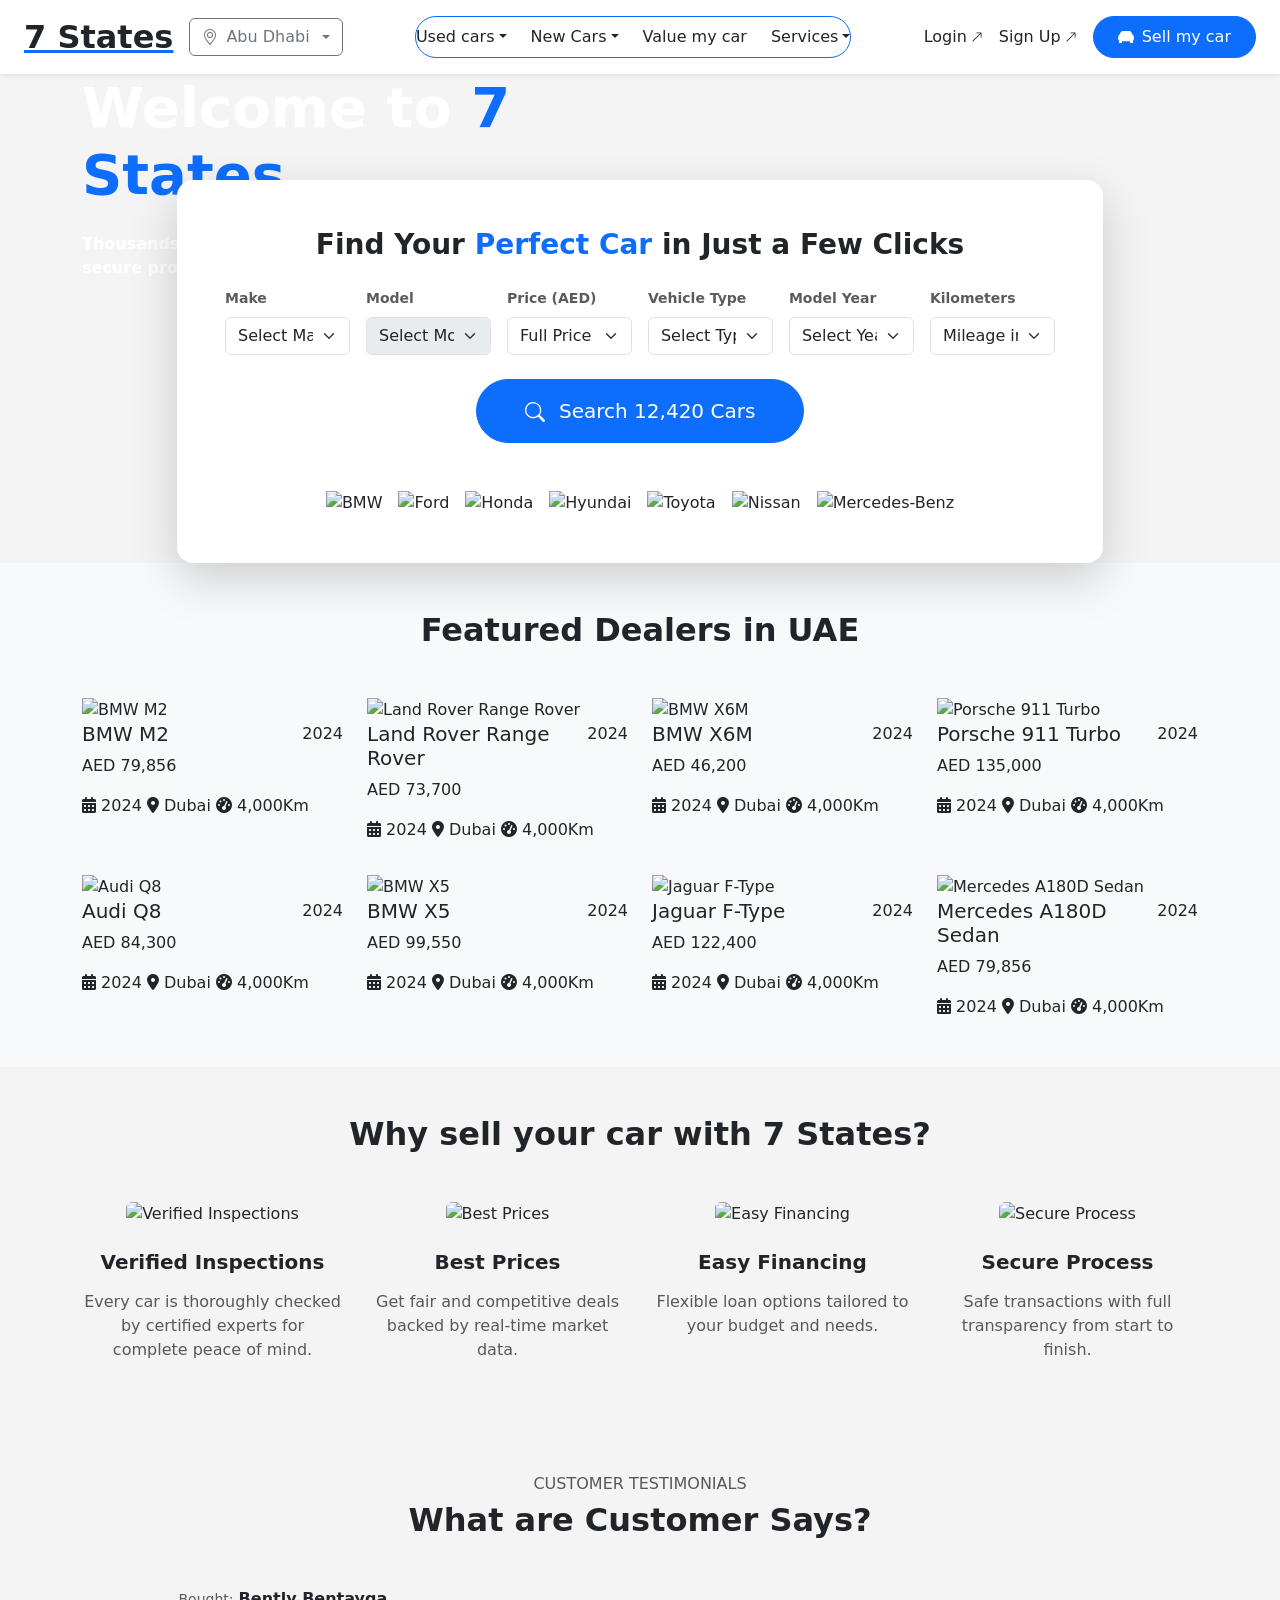
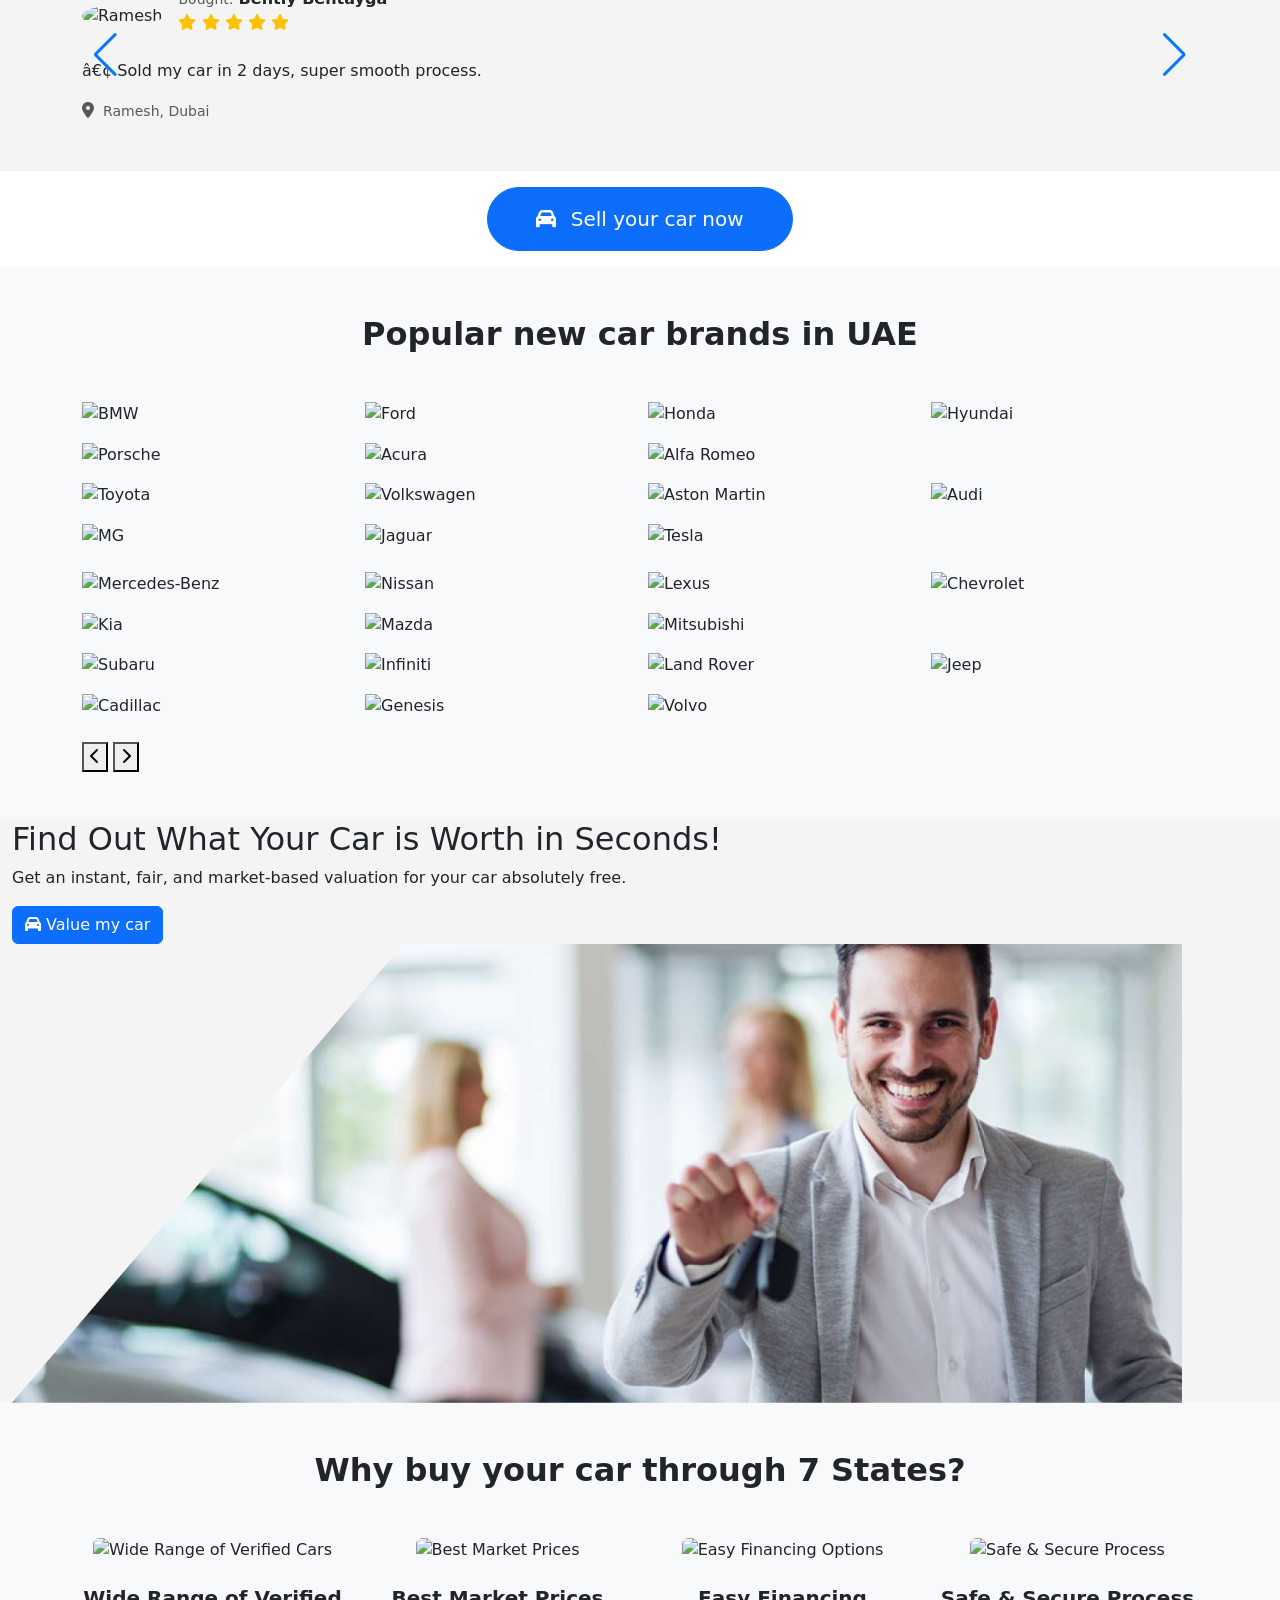
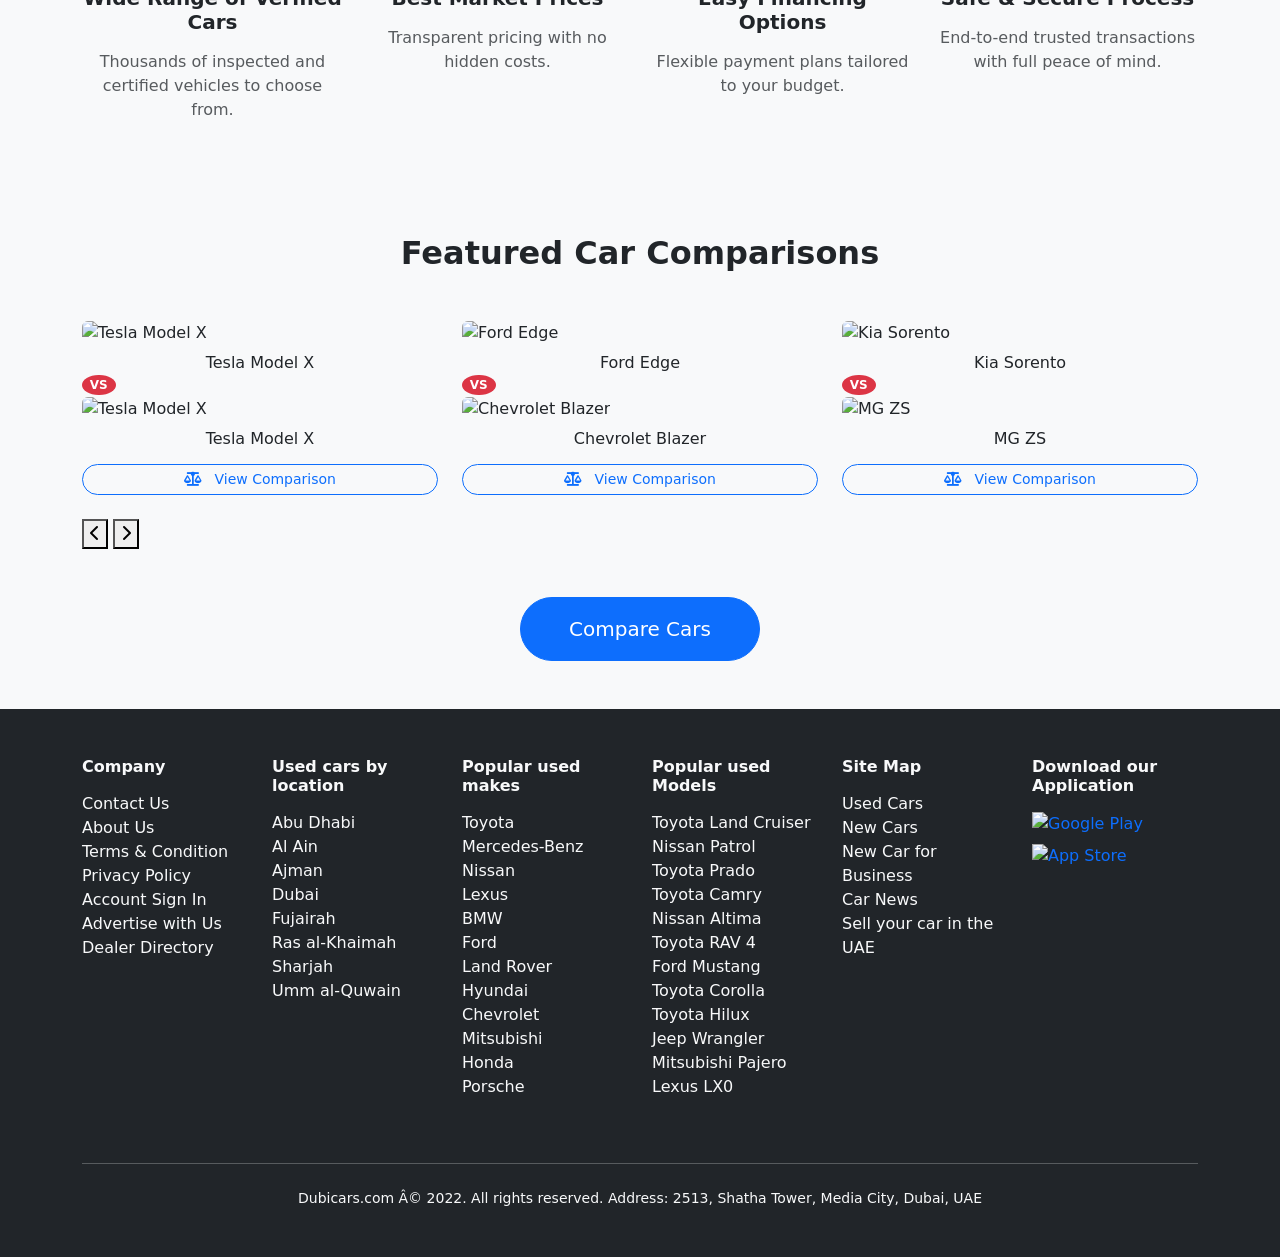
==== commit d6cee273: "try new" ====
--- a/index.html
+++ b/index.html
@@ -1,4 +1,4 @@
-<!DOCTYPE html>
+﻿<!DOCTYPE html>
 <html lang="en">
   <head>
     <meta charset="UTF-8" />
@@ -27,7 +27,7 @@
         <div class="d-flex align-items-center justify-content-between">
           <!-- Section 1: Logo + Location (Left) -->
           <div class="d-flex align-items-center gap-3">
-            <a href="/home/index.html">
+            <a href="/index.html">
               <h2 class="mb-0 fw-bold text-dark">7 States</h2>
             </a>
             <div class="dropdown d-none d-md-block">
@@ -81,47 +81,47 @@
                       </h6>
                       <a
                         class="dropdown-item"
-                        href="../used-cars/index.html?filter=location&value=uae"
+                        href="./used-cars/used-cars.html?filter=location&value=uae"
                         >UAE</a
                       >
                       <a
                         class="dropdown-item"
-                        href="../used-cars/index.html?filter=location&value=abu-dhabi"
+                        href="./used-cars/used-cars.html?filter=location&value=abu-dhabi"
                         >Abu Dhabi</a
                       >
                       <a
                         class="dropdown-item"
-                        href="../used-cars/index.html?filter=location&value=al-ain"
+                        href="./used-cars/used-cars.html?filter=location&value=al-ain"
                         >Al Ain</a
                       >
                       <a
                         class="dropdown-item"
-                        href="../used-cars/index.html?filter=location&value=ajman"
+                        href="./used-cars/used-cars.html?filter=location&value=ajman"
                         >Ajman</a
                       >
                       <a
                         class="dropdown-item"
-                        href="../used-cars/index.html?filter=location&value=dubai"
+                        href="./used-cars/used-cars.html?filter=location&value=dubai"
                         >Dubai</a
                       >
                       <a
                         class="dropdown-item"
-                        href="../used-cars/index.html?filter=location&value=fujairah"
+                        href="./used-cars/used-cars.html?filter=location&value=fujairah"
                         >Fujairah</a
                       >
                       <a
                         class="dropdown-item"
-                        href="../used-cars/index.html?filter=location&value=ras-al-khaimah"
+                        href="./used-cars/used-cars.html?filter=location&value=ras-al-khaimah"
                         >Ras al-Khaimah</a
                       >
                       <a
                         class="dropdown-item"
-                        href="../used-cars/index.html?filter=location&value=sharjah"
+                        href="./used-cars/used-cars.html?filter=location&value=sharjah"
                         >Sharjah</a
                       >
                       <a
                         class="dropdown-item"
-                        href="../used-cars/index.html?filter=location&value=umm-al-quwain"
+                        href="./used-cars/used-cars.html?filter=location&value=umm-al-quwain"
                         >Umm al-Quwain</a
                       >
                     </div>
@@ -131,47 +131,47 @@
                       <h6 class="dropdown-header fw-bold">Used car by Makes</h6>
                       <a
                         class="dropdown-item"
-                        href="../used-cars/index.html?filter=make&value=toyota"
+                        href="./used-cars/used-cars.html?filter=make&value=toyota"
                         >Toyota</a
                       >
                       <a
                         class="dropdown-item"
-                        href="../used-cars/index.html?filter=make&value=mercedes-benz"
+                        href="./used-cars/used-cars.html?filter=make&value=mercedes-benz"
                         >Mercedes-Benz</a
                       >
                       <a
                         class="dropdown-item"
-                        href="../used-cars/index.html?filter=make&value=nissan"
+                        href="./used-cars/used-cars.html?filter=make&value=nissan"
                         >Nissan</a
                       >
                       <a
                         class="dropdown-item"
-                        href="../used-cars/index.html?filter=make&value=lexus"
+                        href="./used-cars/used-cars.html?filter=make&value=lexus"
                         >Lexus</a
                       >
                       <a
                         class="dropdown-item"
-                        href="../used-cars/index.html?filter=make&value=bmw"
+                        href="./used-cars/used-cars.html?filter=make&value=bmw"
                         >BMW</a
                       >
                       <a
                         class="dropdown-item"
-                        href="../used-cars/index.html?filter=make&value=ford"
+                        href="./used-cars/used-cars.html?filter=make&value=ford"
                         >Ford</a
                       >
                       <a
                         class="dropdown-item"
-                        href="../used-cars/index.html?filter=make&value=land-rover"
+                        href="./used-cars/used-cars.html?filter=make&value=land-rover"
                         >Land Rover</a
                       >
                       <a
                         class="dropdown-item"
-                        href="../used-cars/index.html?filter=make&value=hyundai"
+                        href="./used-cars/used-cars.html?filter=make&value=hyundai"
                         >Hyundai</a
                       >
                       <a
                         class="dropdown-item"
-                        href="../used-cars/index.html?filter=make&value=chevrolet"
+                        href="./used-cars/used-cars.html?filter=make&value=chevrolet"
                         >Chevrolet</a
                       >
                     </div>
@@ -183,47 +183,47 @@
                       </h6>
                       <a
                         class="dropdown-item"
-                        href="../used-cars/index.html?filter=model&value=toyota-land-cruiser"
+                        href="./used-cars/used-cars.html?filter=model&value=toyota-land-cruiser"
                         >Toyota Land Cruiser</a
                       >
                       <a
                         class="dropdown-item"
-                        href="../used-cars/index.html?filter=model&value=nissan-patrol"
+                        href="./used-cars/used-cars.html?filter=model&value=nissan-patrol"
                         >Nissan Patrol</a
                       >
                       <a
                         class="dropdown-item"
-                        href="../used-cars/index.html?filter=model&value=toyota-prado"
+                        href="./used-cars/used-cars.html?filter=model&value=toyota-prado"
                         >Toyota Prado</a
                       >
                       <a
                         class="dropdown-item"
-                        href="../used-cars/index.html?filter=model&value=toyota-camry"
+                        href="./used-cars/used-cars.html?filter=model&value=toyota-camry"
                         >Toyota Camry</a
                       >
                       <a
                         class="dropdown-item"
-                        href="../used-cars/index.html?filter=model&value=nissan-altima"
+                        href="./used-cars/used-cars.html?filter=model&value=nissan-altima"
                         >Nissan Altima</a
                       >
                       <a
                         class="dropdown-item"
-                        href="../used-cars/index.html?filter=model&value=toyota-rav4"
+                        href="./used-cars/used-cars.html?filter=model&value=toyota-rav4"
                         >Toyota RAV 4</a
                       >
                       <a
                         class="dropdown-item"
-                        href="../used-cars/index.html?filter=model&value=ford-mustang"
+                        href="./used-cars/used-cars.html?filter=model&value=ford-mustang"
                         >Ford Mustang</a
                       >
                       <a
                         class="dropdown-item"
-                        href="../used-cars/index.html?filter=model&value=toyota-corolla"
+                        href="./used-cars/used-cars.html?filter=model&value=toyota-corolla"
                         >Toyota Corolla</a
                       >
                       <a
                         class="dropdown-item"
-                        href="../used-cars/index.html?filter=model&value=toyota-hilux"
+                        href="./used-cars/used-cars.html?filter=model&value=toyota-hilux"
                         >Toyota Hilux</a
                       >
                     </div>
@@ -235,47 +235,47 @@
                       </h6>
                       <a
                         class="dropdown-item"
-                        href="../used-cars/index.html?filter=type&value=sedan"
+                        href="./used-cars/used-cars.html?filter=type&value=sedan"
                         >Sedan</a
                       >
                       <a
                         class="dropdown-item"
-                        href="../used-cars/index.html?filter=type&value=suv"
+                        href="./used-cars/used-cars.html?filter=type&value=suv"
                         >SUV/Crossover</a
                       >
                       <a
                         class="dropdown-item"
-                        href="../used-cars/index.html?filter=type&value=hatchback"
+                        href="./used-cars/used-cars.html?filter=type&value=hatchback"
                         >Hatchback</a
                       >
                       <a
                         class="dropdown-item"
-                        href="../used-cars/index.html?filter=type&value=coupe"
+                        href="./used-cars/used-cars.html?filter=type&value=coupe"
                         >Coupe</a
                       >
                       <a
                         class="dropdown-item"
-                        href="../used-cars/index.html?filter=type&value=convertible"
+                        href="./used-cars/used-cars.html?filter=type&value=convertible"
                         >Convertible</a
                       >
                       <a
                         class="dropdown-item"
-                        href="../used-cars/index.html?filter=type&value=pickup"
+                        href="./used-cars/used-cars.html?filter=type&value=pickup"
                         >Pick up Truck</a
                       >
                       <a
                         class="dropdown-item"
-                        href="../used-cars/index.html?filter=type&value=truck"
+                        href="./used-cars/used-cars.html?filter=type&value=truck"
                         >Truck</a
                       >
                       <a
                         class="dropdown-item"
-                        href="../used-cars/index.html?filter=type&value=van"
+                        href="./used-cars/used-cars.html?filter=type&value=van"
                         >Van</a
                       >
                       <a
                         class="dropdown-item"
-                        href="../used-cars/index.html?filter=type&value=bus"
+                        href="./used-cars/used-cars.html?filter=type&value=bus"
                         >Bus</a
                       >
                     </div>
@@ -286,7 +286,7 @@
                     <div class="col-12 text-center">
                       <button
                         class="btn btn-primary px-4 py-2 rounded-pill"
-                        onclick="window.location.href='../sell-my-car/index.html'"
+                        onclick="window.location.href='./sell-my-car/sell-my-car.html'"
                       >
                         Sell your car now
                       </button>
@@ -309,7 +309,7 @@
               <li class="nav-item">
                 <a
                   class="nav-link text-dark fw-medium"
-                  href="../value-my-car/index.html"
+                  href="./value-my-car/value-my-car.html"
                   >Value my car</a
                 >
               </li>
@@ -334,7 +334,7 @@
             <!-- Desktop Auth Links -->
             <div class="d-none d-lg-flex align-items-center gap-3">
               <a
-                href="../login/index.html"
+                href="./login/login.html"
                 class="text-decoration-none text-dark fw-medium d-flex align-items-center gap-1"
               >
                 Login
@@ -352,7 +352,7 @@
                 </svg>
               </a>
               <a
-                href="../signup/index.html"
+                href="./signup/signup.html"
                 class="text-decoration-none text-dark fw-medium d-flex align-items-center gap-1"
               >
                 Sign Up
@@ -374,7 +374,7 @@
             <!-- Sell My Car Button -->
             <button
               class="btn btn-primary d-flex align-items-center gap-2 px-4 py-2 rounded-pill"
-              onclick="window.location.href='../sell-my-car/index.html'"
+              onclick="window.location.href='./sell-my-car/sell-my-car.html'"
             >
               <svg
                 width="16"
@@ -504,7 +504,7 @@
         <ul class="list-unstyled">
           <li class="mb-2">
             <a
-              href="../login/index.html"
+              href="./login/login.html"
               class="text-decoration-none d-block py-3 px-2 rounded text-dark fw-medium d-flex align-items-center justify-content-between"
             >
               Login
@@ -524,7 +524,7 @@
           </li>
           <li class="mb-2">
             <a
-              href="../signup/index.html"
+              href="./signup/signup.html"
               class="text-decoration-none d-block py-3 px-2 rounded text-dark fw-medium d-flex align-items-center justify-content-between"
             >
               Sign Up
@@ -571,7 +571,7 @@
               </h1>
               <p class="fw-semibold mb-0">
                 Thousands of verified cars, fair prices, and a<br />secure
-                process — all in one place.
+                process â€” all in one place.
               </p>
             </div>
           </div>
@@ -1358,7 +1358,7 @@
                 </div>
                 <div class="testimonial-content">
                   <p class="mb-3">
-                    • Sold my car in 2 days, super smooth process.
+                    â€¢ Sold my car in 2 days, super smooth process.
                   </p>
                   <div class="testimonial-location">
                     <i class="fas fa-map-marker-alt text-muted me-1"></i>
@@ -1395,7 +1395,7 @@
                 </div>
                 <div class="testimonial-content">
                   <p class="mb-3">
-                    • I got the best price compared to any dealer. Totally worth
+                    â€¢ I got the best price compared to any dealer. Totally worth
                     it!
                   </p>
                   <div class="testimonial-location">
@@ -1433,7 +1433,7 @@
                 </div>
                 <div class="testimonial-content">
                   <p class="mb-3">
-                    • The inspection report gave me full confidence before
+                    â€¢ The inspection report gave me full confidence before
                     buying my car.
                   </p>
                   <div class="testimonial-location">
@@ -1471,7 +1471,7 @@
                 </div>
                 <div class="testimonial-content">
                   <p class="mb-3">
-                    • Amazing service and transparent process throughout!
+                    â€¢ Amazing service and transparent process throughout!
                   </p>
                   <div class="testimonial-location">
                     <i class="fas fa-map-marker-alt text-muted me-1"></i>
@@ -1508,7 +1508,7 @@
                 </div>
                 <div class="testimonial-content">
                   <p class="mb-3">
-                    • Quick financing approval and hassle-free paperwork.
+                    â€¢ Quick financing approval and hassle-free paperwork.
                   </p>
                   <div class="testimonial-location">
                     <i class="fas fa-map-marker-alt text-muted me-1"></i>
@@ -1846,7 +1846,7 @@
             </p>
             <button
               class="btn btn-primary value-car-btn"
-              onclick="window.location.href='../value-my-car/index.html'"
+              onclick="window.location.href='./value-my-car/value-my-car.html'"
             >
               <i class="fas fa-car"></i>
               Value my car
@@ -2341,7 +2341,7 @@
         <hr class="my-4" />
         <div class="text-center">
           <p class="mb-0 small">
-            Dubicars.com © 2022. All rights reserved. Address: 2513, Shatha
+            Dubicars.com Â© 2022. All rights reserved. Address: 2513, Shatha
             Tower, Media City, Dubai, UAE
           </p>
         </div>
@@ -2354,3 +2354,4 @@
     <script src="index.js"></script>
   </body>
 </html>
+
